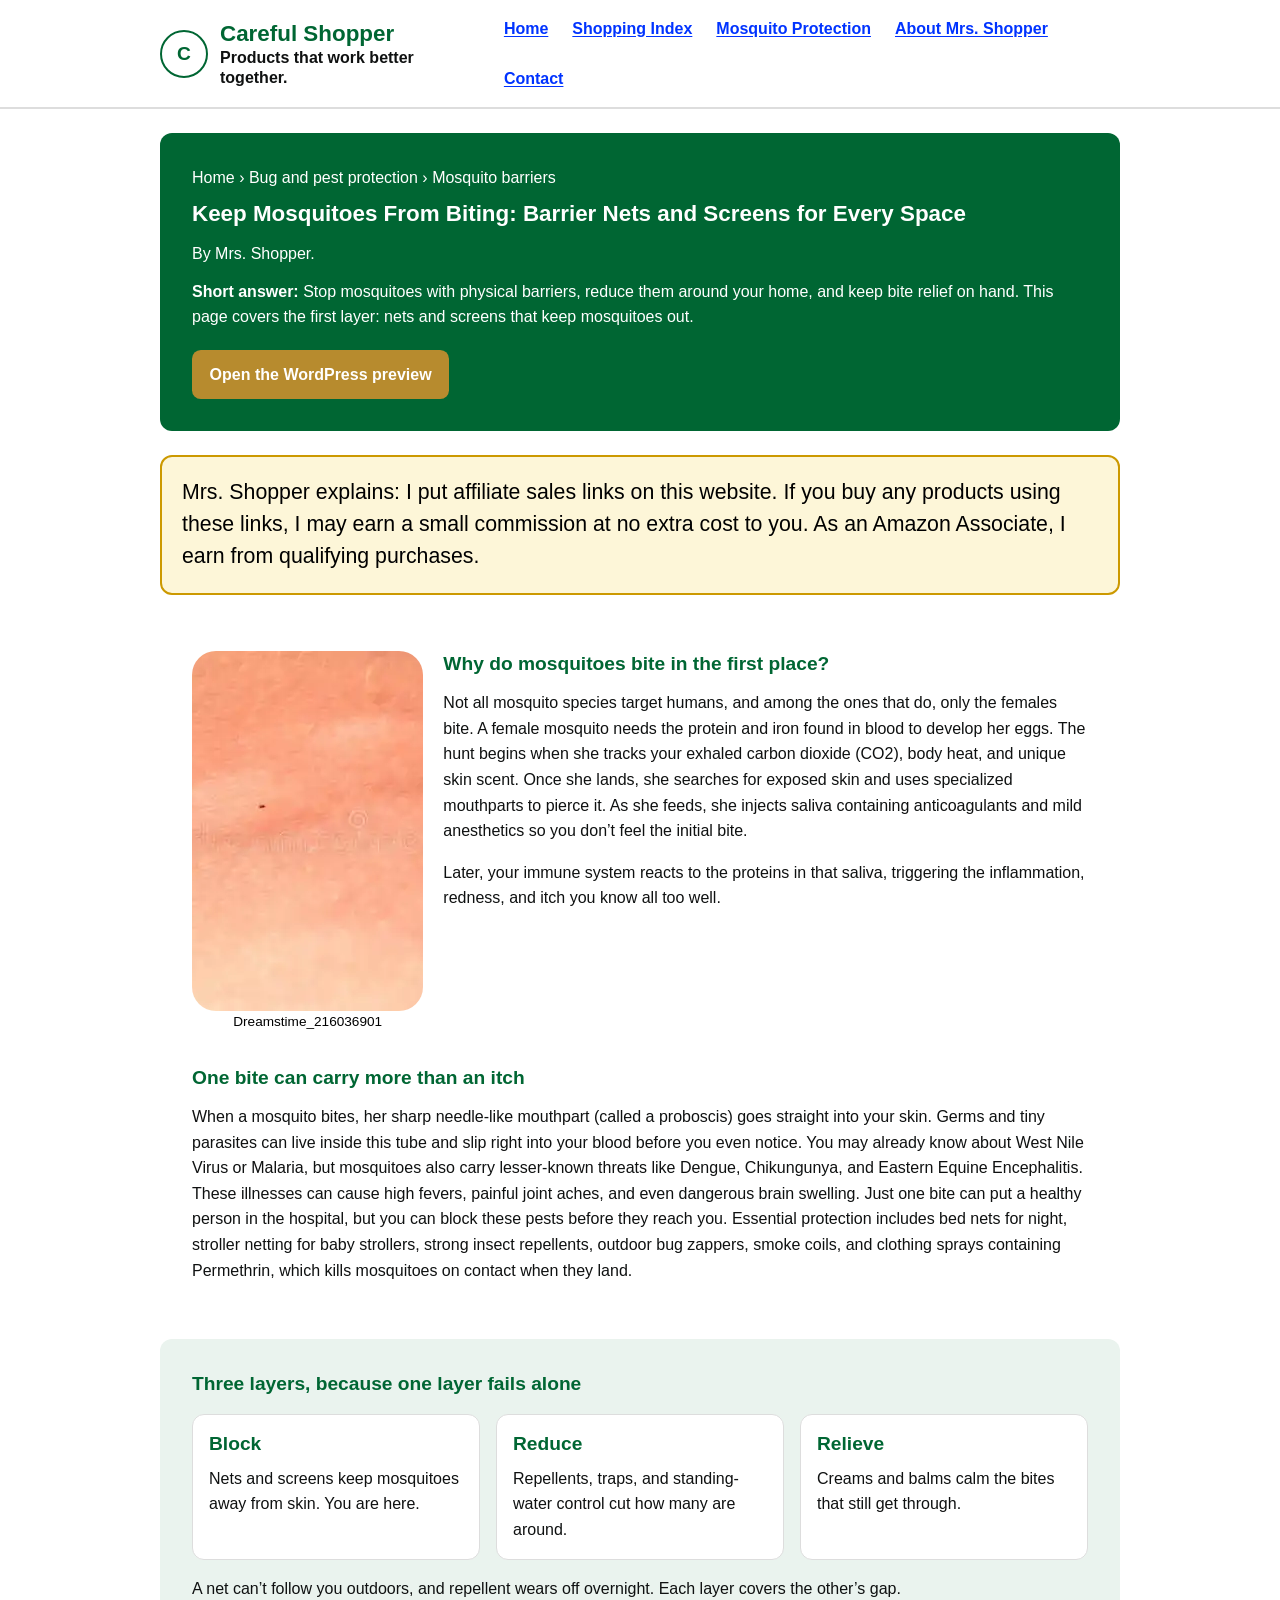
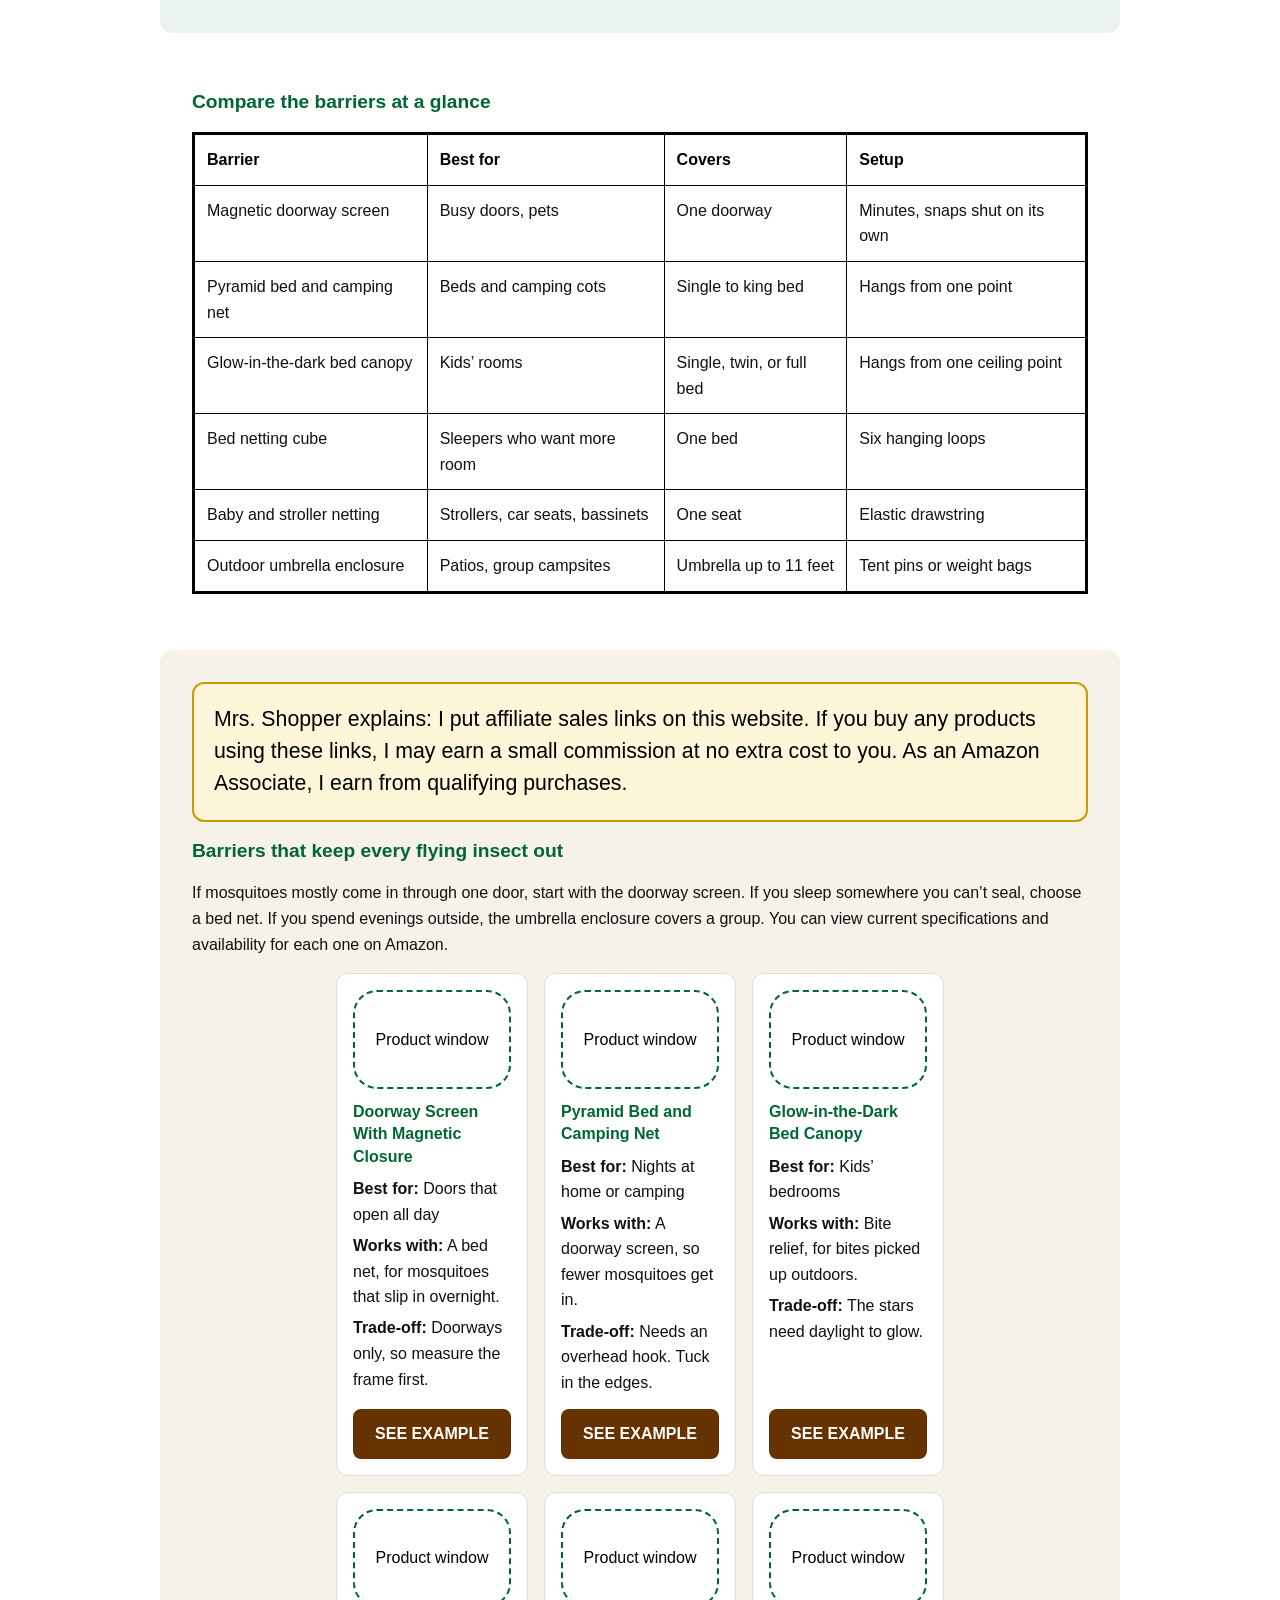
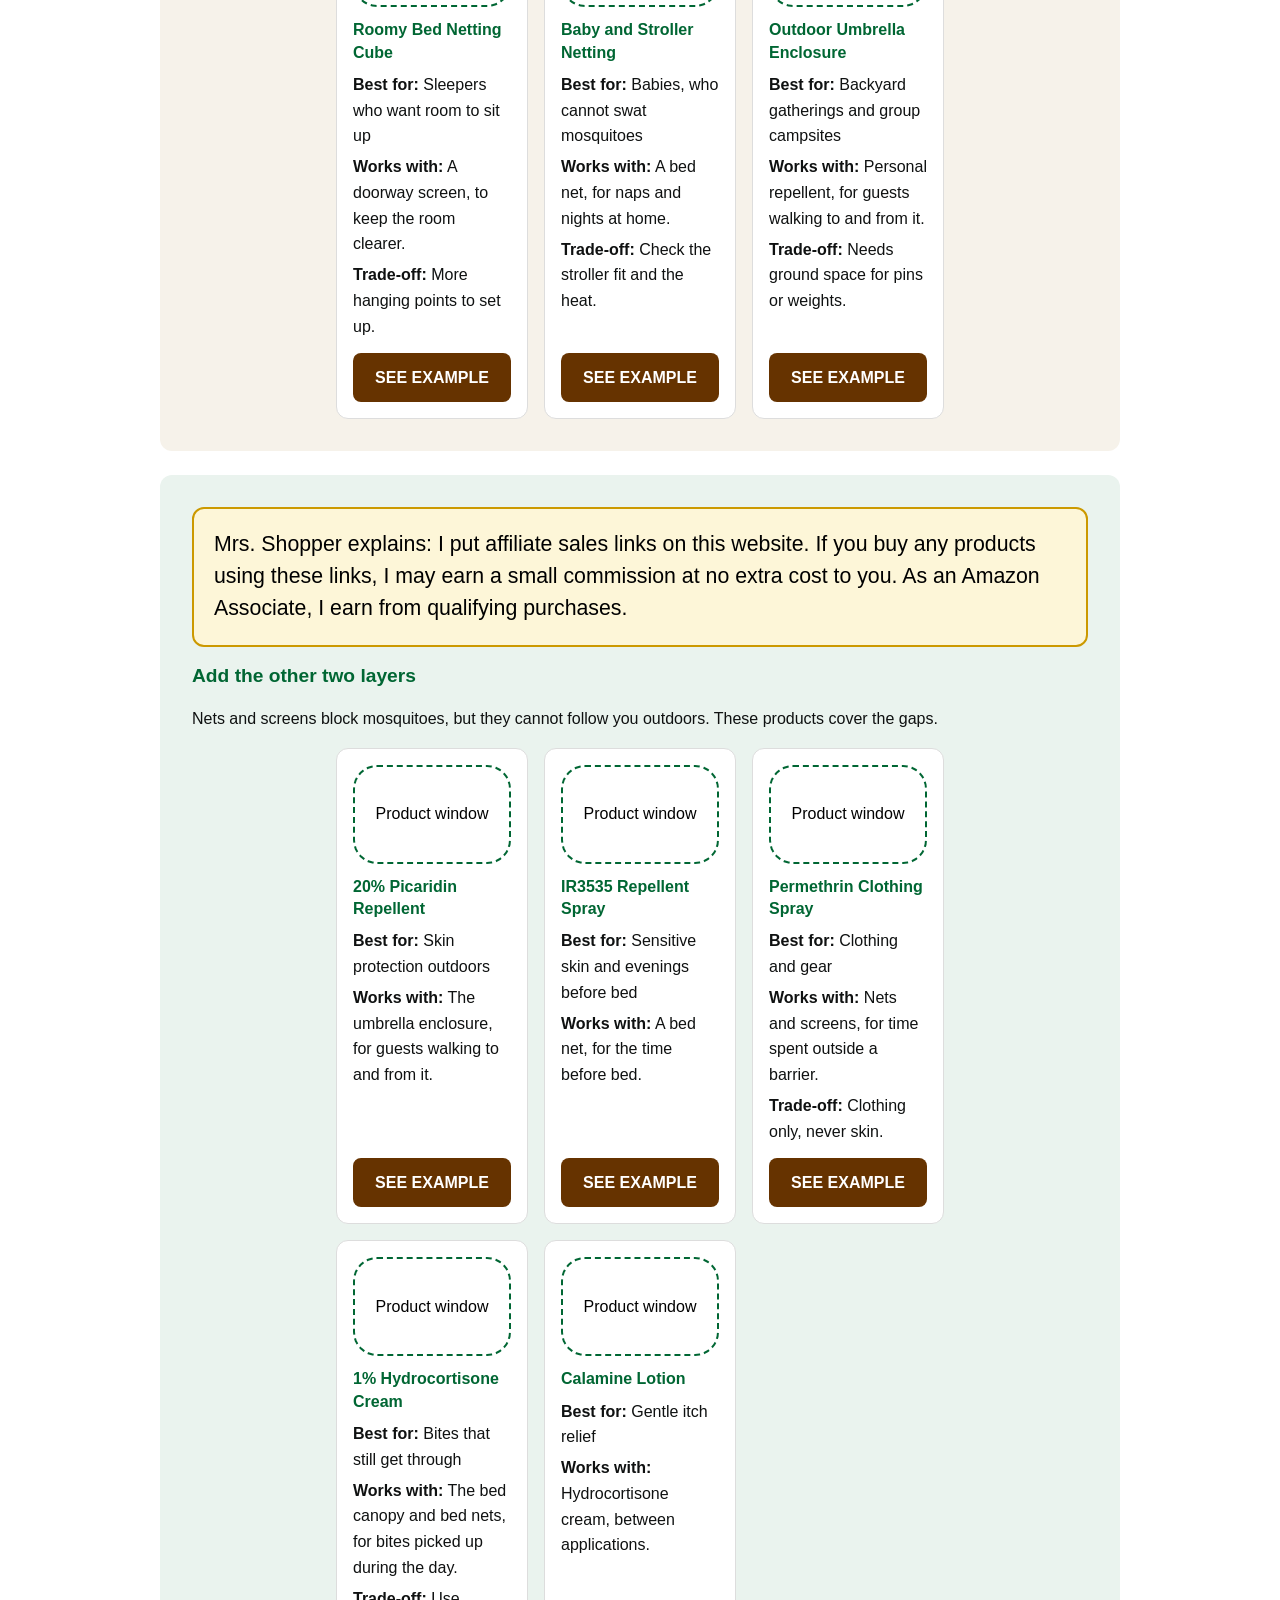
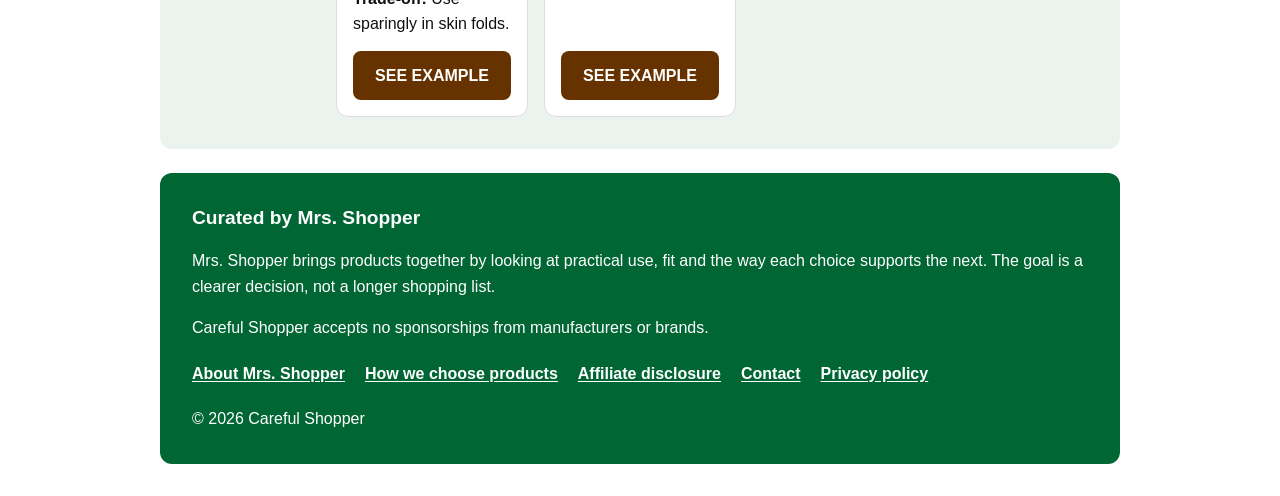
==== index.html @ 333c620f "Restore prior guide version and correct placeholder bio copy" ====
<!doctype html>
<html lang="en">
<head>
<meta charset="utf-8">
<meta name="viewport" content="width=device-width, initial-scale=1">
<meta name="theme-color" content="#006633">
<meta name="description" content="A practical guide to mosquito barriers, repellents and bite relief. Learn how protection layers work together.">
<title>Keep Mosquitoes From Biting: Barrier Nets and Screens for Every Space | Careful Shopper</title>
<style>
:root{font-family:Verdana,Geneva,Arial,sans-serif;color:#0F1111;background:#FFFFFF;font-size:16px;line-height:1.6}
*{box-sizing:border-box}
html{scroll-behavior:auto}
body{margin:0;background:#FFFFFF;color:#0F1111;font-family:Verdana,Geneva,Arial,sans-serif;font-size:1rem;line-height:1.6}
a{color:#0033FF;font-weight:700;text-decoration:underline;text-underline-offset:.12em}
a:focus-visible,button:focus-visible{outline:.2rem solid #0033FF;outline-offset:.2rem}
.preview-link{margin:1.25rem 0 0}.preview-link a{display:inline-flex;align-items:center;min-height:3rem;padding:.75rem 1.1rem;border-radius:.55rem;background:#B78B2E;color:#14251C;font-weight:700;text-decoration:none}.preview-link a:hover{background:#d0a84f}
.site-header{background:#FFFFFF;border-bottom:.125rem solid #DDDDDD;padding:1rem}
.header-inner{max-width:60rem;margin:0 auto;display:flex;align-items:center;justify-content:space-between;gap:1.5rem}
.brand{display:flex;align-items:center;gap:.75rem;min-width:12rem;color:#006633;text-decoration:none}
.brand-mark{width:3rem;height:3rem;border:.18rem solid #006633;border-radius:50%;display:grid;place-items:center;flex:0 0 3rem;font-size:1.2rem;font-weight:700;line-height:1}
.brand-copy{display:flex;flex-direction:column;line-height:1.25}
.brand-name{font-size:1.4rem;font-weight:700;color:#006633}
.tagline{font-size:1rem;color:#0F1111}
.desktop-nav{display:flex;align-items:center;gap:1.5rem;flex-wrap:wrap}
.desktop-nav a{font-size:1rem}
.nav-unavailable{font-size:1rem;font-weight:700;text-decoration:underline;text-underline-offset:.12em;color:#0033FF}
.menu-button{display:none;min-height:3rem;padding:.75rem 1rem;border:0;border-radius:.5rem;background:#663300;color:#FFFFFF;font:700 1rem Verdana,Geneva,Arial,sans-serif}
.mobile-nav{display:none;max-width:60rem;margin:1rem auto 0;padding:1rem;border:.0625rem solid #DDDDDD;border-radius:.75rem;background:#FFFFFF}
.mobile-nav.open{display:flex;flex-direction:column;gap:1rem}
.mobile-nav a,.mobile-nav .nav-unavailable{display:block}
main{width:min(60rem,calc(100% - 2rem));margin:1.5rem auto 2rem}
.zone{border-radius:.75rem;padding:2rem;margin:0 0 1.5rem;overflow:hidden}
.hero{background:#006633;color:#FFFFFF}
.hero a{color:#FFFFFF}
.breadcrumb{margin:0 0 .5rem;color:#FFFFFF}
h1{font-size:1.4rem;line-height:1.35;font-weight:700;color:#FFFFFF;margin:.25rem 0 .75rem}
h2{font-size:1.2rem;line-height:1.4;font-weight:700;color:#006633;margin:0 0 1rem}
h3{font-size:1rem;line-height:1.4;font-weight:700;color:#006633;margin:.75rem 0 .5rem}
p{margin:0 0 1rem}
p:last-child{margin-bottom:0}
.byline{margin:0 0 .75rem}
.short-answer{margin:0}
.disclosure{background:#FDF6D8;border:.125rem solid #CC9900;border-radius:.75rem;padding:1.25rem;color:#000000;font-size:1.333rem;line-height:1.5}
.education{background:#FFFFFF}
.education h2{margin:0 0 .75rem}
.bite-photo{display:block;width:100%;max-width:100%;aspect-ratio:16/9;object-fit:cover;border-radius:1.5rem;margin:0}
.photo-credit{text-align:center;font-size:.85rem;font-weight:400;color:#000000;margin:0 0 1rem;width:100%;max-width:100%}
.education-second{clear:both;padding-top:.25rem}
.layer-zone,.pairing-zone{background:#EAF3EE}
.layer-grid{display:grid;grid-template-columns:repeat(3,minmax(0,1fr));gap:1rem}
.layer-card{background:#FFFFFF;border:.0625rem solid #DDDDDD;border-radius:.75rem;padding:1rem}
.layer-card h3{font-size:1.2rem;color:#006633;margin:0 0 .5rem}
.layer-card p{margin:0}
.layer-close{margin:1rem 0 0}
.comparison{background:#FFFFFF}
.table-wrap{max-width:100%;overflow-x:auto;border:.125rem solid #000000}
table{border-collapse:collapse;width:100%;min-width:42rem;font-size:1rem;color:#0F1111}
th,td{border:.0625rem solid #000000;padding:.75rem;text-align:left;vertical-align:top}
th{font-weight:700;background:#FFFFFF;color:#000000}
.barrier-zone{background:#F6F2EA}
.card-zone-intro{margin:0 0 1rem}
.product-grid{display:grid;grid-template-columns:repeat(3,minmax(0,12rem));justify-content:center;gap:1rem}
.product-card{width:100%;max-width:12rem;background:#FFFFFF;border:.0625rem solid #DDDDDD;border-radius:.75rem;padding:1rem;display:flex;flex-direction:column;align-items:stretch}
.product-window{display:flex;width:100%;aspect-ratio:16/10;align-items:center;justify-content:center;background:#FFFFFF;border:.125rem dashed #006633;border-radius:1.5rem;color:#000000;text-align:center;font-size:1rem;font-weight:400;text-decoration:none}
.product-card h3{margin:.75rem 0 .5rem}
.caption-line{font-size:1rem;margin:0 0 .35rem;color:#0F1111}
.caption-line strong{font-weight:700}
.product-cta{display:flex;align-items:center;justify-content:center;min-height:3rem;padding:.75rem 1rem;margin-top:auto;background:#663300;color:#FFFFFF;border-radius:.5rem;text-decoration:none;font-size:1rem;font-weight:700;text-align:center}
.product-cta:hover{ text-decoration:underline}
.card-spacer{height:.5rem;flex:1 0 .5rem}
.pairing-zone .product-card{background:#FFFFFF}
.footer-zone{background:#006633;color:#FFFFFF}
.footer-zone h2{color:#FFFFFF}
.footer-zone a{color:#FFFFFF}
.footer-nav{display:flex;gap:1.25rem;flex-wrap:wrap;margin:1.25rem 0}
.footer-nav a,.footer-nav .nav-unavailable{color:#FFFFFF;font-size:1rem}
.footer-note{margin:.75rem 0 0;padding-top:.75rem;border-top:.0625rem solid #FFFFFF}
.copyright{margin:1rem 0 0}
@media(max-width:40rem){
 .header-inner{align-items:center}
 .desktop-nav{display:none}
 .menu-button{display:inline-flex;align-items:center;justify-content:center}
 main{width:calc(100% - 1rem);margin:1rem auto}
 .zone{padding:1.25rem;margin-bottom:1rem}
 .mobile-nav{width:calc(100% - 2rem)}
 .layer-grid{grid-template-columns:1fr}
 .product-grid{grid-template-columns:minmax(0,12rem)}
 .bite-photo{float:none;width:100%;max-width:none;margin:0 0 .25rem;aspect-ratio:16/9}
 .photo-credit{width:100%;max-width:none;margin:0 0 1rem}
 .education-second{clear:both}

 .footer-nav{flex-direction:column;gap:.75rem}
}
@media(min-width:40.01rem) and (max-width:55rem){
 .desktop-nav{gap:.75rem}
 .product-grid{grid-template-columns:repeat(2,minmax(0,12rem))}
}
</style>
</head>
<body id="top">
<header class="site-header">
 <div class="header-inner">
  <a class="brand" href="#top" aria-label="Careful Shopper home">
   <span class="brand-mark" aria-hidden="true">C</span>
   <span class="brand-copy"><span class="brand-name">Careful Shopper</span><span class="tagline">Products that work better together.</span></span>
  </a>
  <nav class="desktop-nav" aria-label="Main navigation">
   <a href="#top">Home</a><span class="nav-unavailable" aria-label="Shopping Index destination not supplied">Shopping Index</span>
   <a href="#hero">Mosquito Protection</a><a href="#curated">About Mrs. Shopper</a>
   <span class="nav-unavailable" aria-label="Contact destination not supplied">Contact</span>
  </nav>
  <button class="menu-button" id="menuButton" type="button" aria-expanded="false" aria-controls="mobileNav">Menu</button>
 </div>
 <nav class="mobile-nav" id="mobileNav" aria-label="Mobile navigation">
  <a href="#top">Home</a><span class="nav-unavailable" aria-label="Shopping Index destination not supplied">Shopping Index</span>
  <a href="#hero">Mosquito Protection</a><a href="#curated">About Mrs. Shopper</a>
  <span class="nav-unavailable" aria-label="Contact destination not supplied">Contact</span>
 </nav>
</header>
<main>
 <section class="zone hero" id="hero">
  <p class="breadcrumb">Home › Bug and pest protection › Mosquito barriers</p>
  <h1>Keep Mosquitoes From Biting: Barrier Nets and Screens for Every Space</h1>
  <p class="byline">By Mrs. Shopper.</p>
  <p class="short-answer"><strong>Short answer:</strong> Stop mosquitoes with physical barriers, reduce them around your home, and keep bite relief on hand. This page covers the first layer: nets and screens that keep mosquitoes out.</p>
  <p class="preview-link"><a href="./playground.html">Open the WordPress preview</a></p>
 </section>
 <section class="zone disclosure" aria-label="Affiliate disclosure">
  Mrs. Shopper explains: I put affiliate sales links on this website. If you buy any products using these links, I may earn a small commission at no extra cost to you. As an Amazon Associate, I earn from qualifying purchases.
 </section>
 <section class="zone education" aria-labelledby="why-bite">
  <figure class="bite-photo-wrap" style="float:left;width:40%;max-width:26ch;margin:0 1.25rem .75rem 0">
   <img class="bite-photo" src="[data-uri]" alt="Close-up of a mosquito bite showing swelling and a small blister" width="640" height="360">
   <figcaption class="photo-credit">Dreamstime_216036901</figcaption>
  </figure>
  <h2 id="why-bite">Why do mosquitoes bite in the first place?</h2>
  <p>Not all mosquito species target humans, and among the ones that do, only the females bite. A female mosquito needs the protein and iron found in blood to develop her eggs. The hunt begins when she tracks your exhaled carbon dioxide (CO2), body heat, and unique skin scent. Once she lands, she searches for exposed skin and uses specialized mouthparts to pierce it. As she feeds, she injects saliva containing anticoagulants and mild anesthetics so you don’t feel the initial bite.</p>
  <p>Later, your immune system reacts to the proteins in that saliva, triggering the inflammation, redness, and itch you know all too well.</p>
  <div class="education-second">
   <h2>One bite can carry more than an itch</h2>
   <p>When a mosquito bites, her sharp needle-like mouthpart (called a proboscis) goes straight into your skin. Germs and tiny parasites can live inside this tube and slip right into your blood before you even notice. You may already know about West Nile Virus or Malaria, but mosquitoes also carry lesser-known threats like Dengue, Chikungunya, and Eastern Equine Encephalitis. These illnesses can cause high fevers, painful joint aches, and even dangerous brain swelling. Just one bite can put a healthy person in the hospital, but you can block these pests before they reach you. Essential protection includes bed nets for night, stroller netting for baby strollers, strong insect repellents, outdoor bug zappers, smoke coils, and clothing sprays containing Permethrin, which kills mosquitoes on contact when they land.</p>
  </div>
 </section>
 <section class="zone layer-zone" aria-labelledby="layers-title">
  <h2 id="layers-title">Three layers, because one layer fails alone</h2>
  <div class="layer-grid">
   <article class="layer-card"><h3>Block</h3><p>Nets and screens keep mosquitoes away from skin. You are here.</p></article>
   <article class="layer-card"><h3>Reduce</h3><p>Repellents, traps, and standing-water control cut how many are around.</p></article>
   <article class="layer-card"><h3>Relieve</h3><p>Creams and balms calm the bites that still get through.</p></article>
  </div>
  <p class="layer-close">A net can’t follow you outdoors, and repellent wears off overnight. Each layer covers the other’s gap.</p>
 </section>
 <section class="zone comparison" aria-labelledby="compare-title">
  <h2 id="compare-title">Compare the barriers at a glance</h2>
  <div class="table-wrap" role="region" aria-label="Barrier comparison table" tabindex="0">
   <table>
    <thead><tr><th>Barrier</th><th>Best for</th><th>Covers</th><th>Setup</th></tr></thead>
    <tbody>
     <tr><td>Magnetic doorway screen</td><td>Busy doors, pets</td><td>One doorway</td><td>Minutes, snaps shut on its own</td></tr>
     <tr><td>Pyramid bed and camping net</td><td>Beds and camping cots</td><td>Single to king bed</td><td>Hangs from one point</td></tr>
     <tr><td>Glow-in-the-dark bed canopy</td><td>Kids’ rooms</td><td>Single, twin, or full bed</td><td>Hangs from one ceiling point</td></tr>
     <tr><td>Bed netting cube</td><td>Sleepers who want more room</td><td>One bed</td><td>Six hanging loops</td></tr>
     <tr><td>Baby and stroller netting</td><td>Strollers, car seats, bassinets</td><td>One seat</td><td>Elastic drawstring</td></tr>
     <tr><td>Outdoor umbrella enclosure</td><td>Patios, group campsites</td><td>Umbrella up to 11 feet</td><td>Tent pins or weight bags</td></tr>
    </tbody>
   </table>
  </div>
 </section>
 <section class="zone barrier-zone" aria-labelledby="barriers-title">
  <section class="disclosure" aria-label="Affiliate disclosure">
   Mrs. Shopper explains: I put affiliate sales links on this website. If you buy any products using these links, I may earn a small commission at no extra cost to you. As an Amazon Associate, I earn from qualifying purchases.
  </section>
  <h2 id="barriers-title" style="margin-top:1rem">Barriers that keep every flying insect out</h2>
  <p class="card-zone-intro">If mosquitoes mostly come in through one door, start with the doorway screen. If you sleep somewhere you can’t seal, choose a bed net. If you spend evenings outside, the umbrella enclosure covers a group. You can view current specifications and availability for each one on Amazon.</p>
  <div class="product-grid">
   <article class="product-card">
    <a class="product-window" href="https://www.amazon.com/s?k=magnetic+doorway+mosquito+screen" target="_blank" rel="noopener noreferrer" aria-label="See example results for Doorway Screen With Magnetic Closure">Product window</a>
    <h3>Doorway Screen With Magnetic Closure</h3>
    <p class="caption-line"><strong>Best for:</strong> Doors that open all day</p>
    <p class="caption-line"><strong>Works with:</strong> A bed net, for mosquitoes that slip in overnight.</p>
    <p class="caption-line"><strong>Trade-off:</strong> Doorways only, so measure the frame first.</p>
    <div class="card-spacer"></div>
    <a class="product-cta" href="https://www.amazon.com/s?k=magnetic+doorway+mosquito+screen" target="_blank" rel="noopener noreferrer">SEE EXAMPLE</a>
   </article><article class="product-card">
    <a class="product-window" href="https://www.amazon.com/s?k=pyramid+bed+camping+mosquito+net" target="_blank" rel="noopener noreferrer" aria-label="See example results for Pyramid Bed and Camping Net">Product window</a>
    <h3>Pyramid Bed and Camping Net</h3>
    <p class="caption-line"><strong>Best for:</strong> Nights at home or camping</p>
    <p class="caption-line"><strong>Works with:</strong> A doorway screen, so fewer mosquitoes get in.</p>
    <p class="caption-line"><strong>Trade-off:</strong> Needs an overhead hook. Tuck in the edges.</p>
    <div class="card-spacer"></div>
    <a class="product-cta" href="https://www.amazon.com/s?k=pyramid+bed+camping+mosquito+net" target="_blank" rel="noopener noreferrer">SEE EXAMPLE</a>
   </article><article class="product-card">
    <a class="product-window" href="https://www.amazon.com/s?k=glow+in+the+dark+mosquito+bed+canopy" target="_blank" rel="noopener noreferrer" aria-label="See example results for Glow-in-the-Dark Bed Canopy">Product window</a>
    <h3>Glow-in-the-Dark Bed Canopy</h3>
    <p class="caption-line"><strong>Best for:</strong> Kids’ bedrooms</p>
    <p class="caption-line"><strong>Works with:</strong> Bite relief, for bites picked up outdoors.</p>
    <p class="caption-line"><strong>Trade-off:</strong> The stars need daylight to glow.</p>
    <div class="card-spacer"></div>
    <a class="product-cta" href="https://www.amazon.com/s?k=glow+in+the+dark+mosquito+bed+canopy" target="_blank" rel="noopener noreferrer">SEE EXAMPLE</a>
   </article><article class="product-card">
    <a class="product-window" href="https://www.amazon.com/s?k=rectangular+mosquito+bed+net+cube" target="_blank" rel="noopener noreferrer" aria-label="See example results for Roomy Bed Netting Cube">Product window</a>
    <h3>Roomy Bed Netting Cube</h3>
    <p class="caption-line"><strong>Best for:</strong> Sleepers who want room to sit up</p>
    <p class="caption-line"><strong>Works with:</strong> A doorway screen, to keep the room clearer.</p>
    <p class="caption-line"><strong>Trade-off:</strong> More hanging points to set up.</p>
    <div class="card-spacer"></div>
    <a class="product-cta" href="https://www.amazon.com/s?k=rectangular+mosquito+bed+net+cube" target="_blank" rel="noopener noreferrer">SEE EXAMPLE</a>
   </article><article class="product-card">
    <a class="product-window" href="https://www.amazon.com/s?k=baby+stroller+mosquito+net" target="_blank" rel="noopener noreferrer" aria-label="See example results for Baby and Stroller Netting">Product window</a>
    <h3>Baby and Stroller Netting</h3>
    <p class="caption-line"><strong>Best for:</strong> Babies, who cannot swat mosquitoes</p>
    <p class="caption-line"><strong>Works with:</strong> A bed net, for naps and nights at home.</p>
    <p class="caption-line"><strong>Trade-off:</strong> Check the stroller fit and the heat.</p>
    <div class="card-spacer"></div>
    <a class="product-cta" href="https://www.amazon.com/s?k=baby+stroller+mosquito+net" target="_blank" rel="noopener noreferrer">SEE EXAMPLE</a>
   </article><article class="product-card">
    <a class="product-window" href="https://www.amazon.com/s?k=outdoor+patio+umbrella+mosquito+net+enclosure" target="_blank" rel="noopener noreferrer" aria-label="See example results for Outdoor Umbrella Enclosure">Product window</a>
    <h3>Outdoor Umbrella Enclosure</h3>
    <p class="caption-line"><strong>Best for:</strong> Backyard gatherings and group campsites</p>
    <p class="caption-line"><strong>Works with:</strong> Personal repellent, for guests walking to and from it.</p>
    <p class="caption-line"><strong>Trade-off:</strong> Needs ground space for pins or weights.</p>
    <div class="card-spacer"></div>
    <a class="product-cta" href="https://www.amazon.com/s?k=outdoor+patio+umbrella+mosquito+net+enclosure" target="_blank" rel="noopener noreferrer">SEE EXAMPLE</a>
   </article>
  </div>
 </section>
 <section class="zone pairing-zone" aria-labelledby="pairing-title">
  <section class="disclosure" aria-label="Affiliate disclosure">
   Mrs. Shopper explains: I put affiliate sales links on this website. If you buy any products using these links, I may earn a small commission at no extra cost to you. As an Amazon Associate, I earn from qualifying purchases.
  </section>
  <h2 id="pairing-title" style="margin-top:1rem">Add the other two layers</h2>
  <p class="card-zone-intro">Nets and screens block mosquitoes, but they cannot follow you outdoors. These products cover the gaps.</p>
  <div class="product-grid">
   <article class="product-card">
    <a class="product-window" href="https://www.amazon.com/Ranger-Ready-Repellents-Picaridin-Repellent/dp/B07P4XC5VD" target="_blank" rel="noopener noreferrer" aria-label="See example for 20% Picaridin Repellent">Product window</a>
    <h3>20% Picaridin Repellent</h3>
    <p class="caption-line"><strong>Best for:</strong> Skin protection outdoors</p>
    <p class="caption-line"><strong>Works with:</strong> The umbrella enclosure, for guests walking to and from it.</p>
    
    <div class="card-spacer"></div>
    <a class="product-cta" href="https://www.amazon.com/Ranger-Ready-Repellents-Picaridin-Repellent/dp/B07P4XC5VD" target="_blank" rel="noopener noreferrer">SEE EXAMPLE</a>
   </article><article class="product-card">
    <a class="product-window" href="https://www.amazon.com/Warrior-DEET-Free-Shield-Spray/dp/B0DC7H1G46" target="_blank" rel="noopener noreferrer" aria-label="See example for IR3535 Repellent Spray">Product window</a>
    <h3>IR3535 Repellent Spray</h3>
    <p class="caption-line"><strong>Best for:</strong> Sensitive skin and evenings before bed</p>
    <p class="caption-line"><strong>Works with:</strong> A bed net, for the time before bed.</p>
    
    <div class="card-spacer"></div>
    <a class="product-cta" href="https://www.amazon.com/Warrior-DEET-Free-Shield-Spray/dp/B0DC7H1G46" target="_blank" rel="noopener noreferrer">SEE EXAMPLE</a>
   </article><article class="product-card">
    <a class="product-window" href="https://www.amazon.com/Sawyer-Products-Permethrin-Repellent-Clothing/dp/B0F29L8XXJ" target="_blank" rel="noopener noreferrer" aria-label="See example for Permethrin Clothing Spray">Product window</a>
    <h3>Permethrin Clothing Spray</h3>
    <p class="caption-line"><strong>Best for:</strong> Clothing and gear</p>
    <p class="caption-line"><strong>Works with:</strong> Nets and screens, for time spent outside a barrier.</p>
    <p class="caption-line"><strong>Trade-off:</strong> Clothing only, never skin.</p>
    <div class="card-spacer"></div>
    <a class="product-cta" href="https://www.amazon.com/Sawyer-Products-Permethrin-Repellent-Clothing/dp/B0F29L8XXJ" target="_blank" rel="noopener noreferrer">SEE EXAMPLE</a>
   </article><article class="product-card">
    <a class="product-window" href="https://www.amazon.com/Basic-Care-Hydrocortisone-Cream-Anti-Itch/dp/B0779CBH6S" target="_blank" rel="noopener noreferrer" aria-label="See example for 1% Hydrocortisone Cream">Product window</a>
    <h3>1% Hydrocortisone Cream</h3>
    <p class="caption-line"><strong>Best for:</strong> Bites that still get through</p>
    <p class="caption-line"><strong>Works with:</strong> The bed canopy and bed nets, for bites picked up during the day.</p>
    <p class="caption-line"><strong>Trade-off:</strong> Use sparingly in skin folds.</p>
    <div class="card-spacer"></div>
    <a class="product-cta" href="https://www.amazon.com/Basic-Care-Hydrocortisone-Cream-Anti-Itch/dp/B0779CBH6S" target="_blank" rel="noopener noreferrer">SEE EXAMPLE</a>
   </article><article class="product-card">
    <a class="product-window" href="https://www.amazon.com/Calamine-Drying-Topical-Suspension-Protectant/dp/B00ILKHOBO" target="_blank" rel="noopener noreferrer" aria-label="See example for Calamine Lotion">Product window</a>
    <h3>Calamine Lotion</h3>
    <p class="caption-line"><strong>Best for:</strong> Gentle itch relief</p>
    <p class="caption-line"><strong>Works with:</strong> Hydrocortisone cream, between applications.</p>
    
    <div class="card-spacer"></div>
    <a class="product-cta" href="https://www.amazon.com/Calamine-Drying-Topical-Suspension-Protectant/dp/B00ILKHOBO" target="_blank" rel="noopener noreferrer">SEE EXAMPLE</a>
   </article>
  </div>
 </section>
 <section class="zone footer-zone" id="curated" aria-labelledby="curated-title">
  <h2 id="curated-title">Curated by Mrs. Shopper</h2>
  <p>Mrs. Shopper brings products together by looking at practical use, fit and the way each choice supports the next. The goal is a clearer decision, not a longer shopping list.</p>
  <p>Careful Shopper accepts no sponsorships from manufacturers or brands.</p>
  <nav class="footer-nav" aria-label="Footer navigation">
   <a href="#curated">About Mrs. Shopper</a>
   <span class="nav-unavailable" aria-label="How we choose products destination not supplied">How we choose products</span>
   <span class="nav-unavailable" aria-label="Affiliate disclosure destination not supplied">Affiliate disclosure</span>
   <span class="nav-unavailable" aria-label="Contact destination not supplied">Contact</span>
   <span class="nav-unavailable" aria-label="Privacy policy destination not supplied">Privacy policy</span>
  </nav>
  <p class="copyright">© 2026 Careful Shopper</p>
 </section>
</main>
<script>
const menuButton=document.getElementById('menuButton');
const mobileNav=document.getElementById('mobileNav');
menuButton.addEventListener('click',()=>{
 const open=menuButton.getAttribute('aria-expanded')==='true';
 menuButton.setAttribute('aria-expanded',String(!open));
 mobileNav.classList.toggle('open',!open);
});
mobileNav.addEventListener('click',event=>{
 if(event.target.closest('a')){
  mobileNav.classList.remove('open');
  menuButton.setAttribute('aria-expanded','false');
 }
});
</script>
</body>
</html>
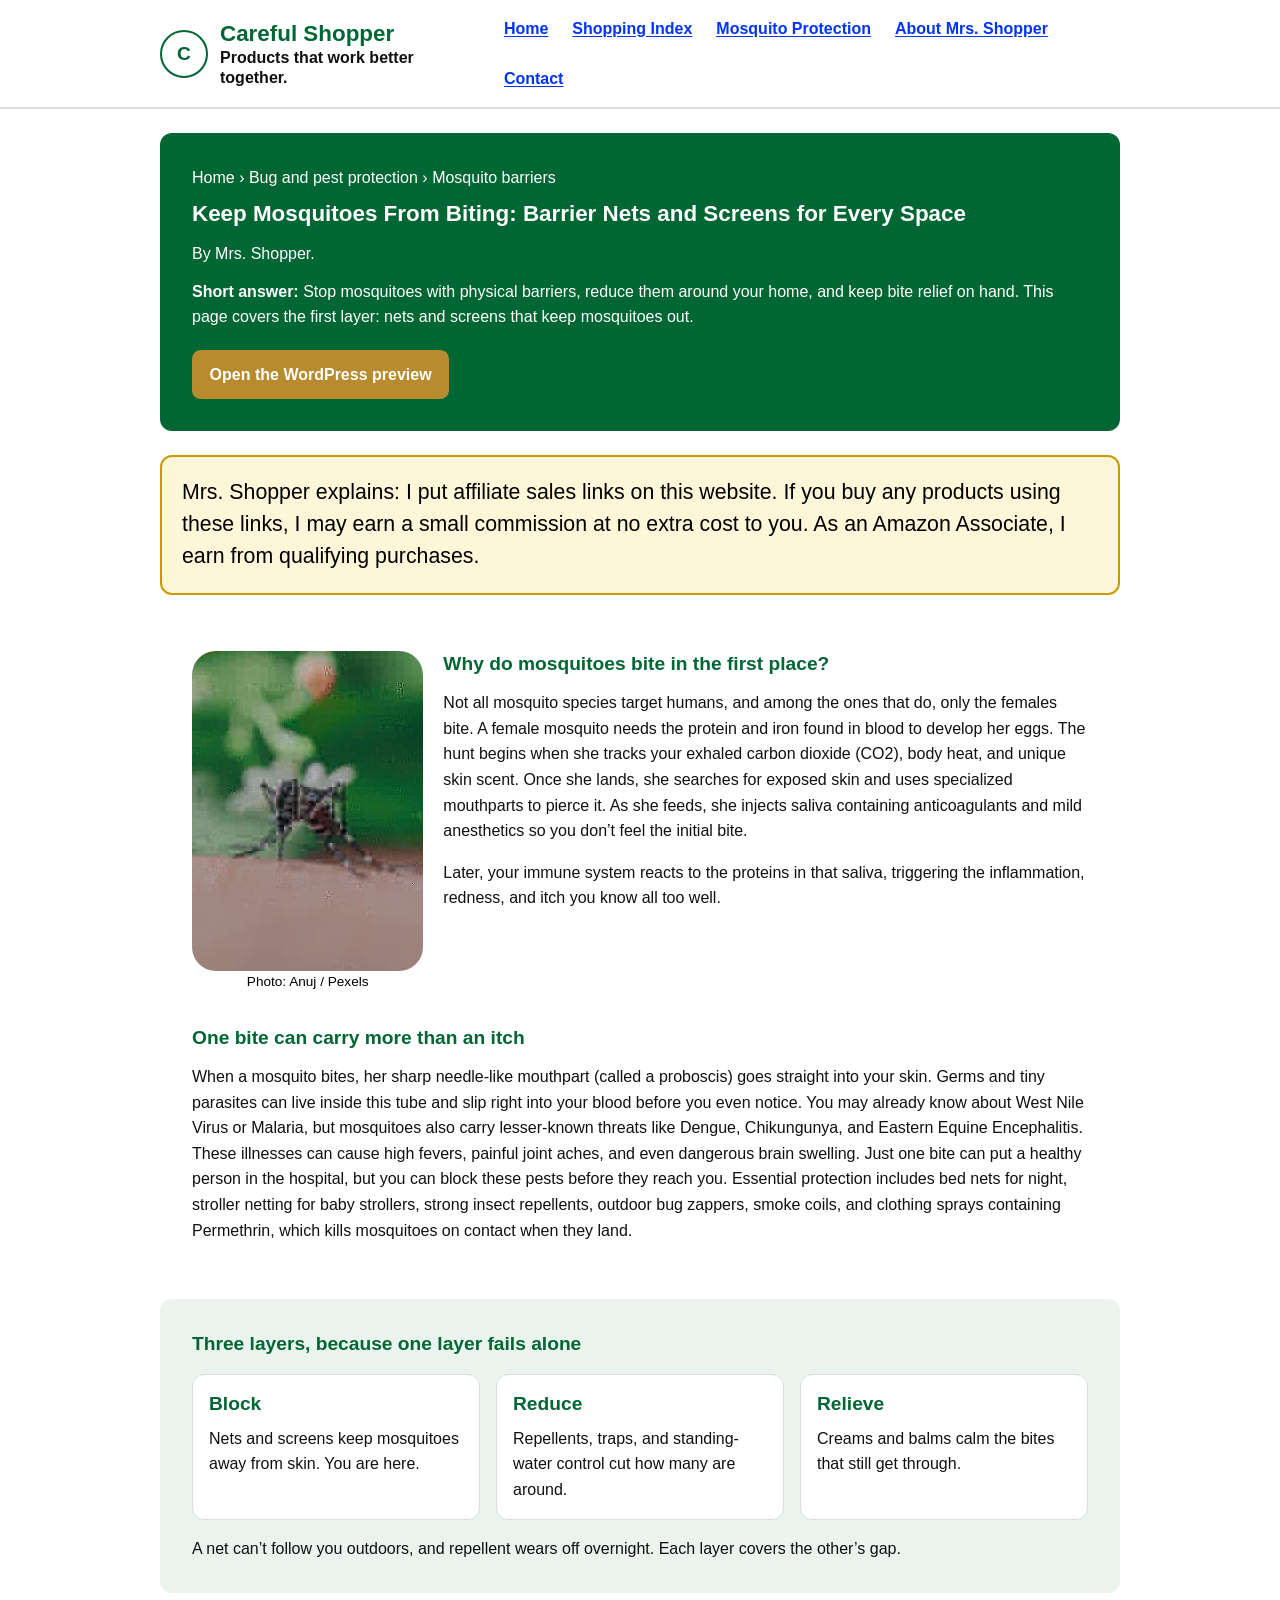
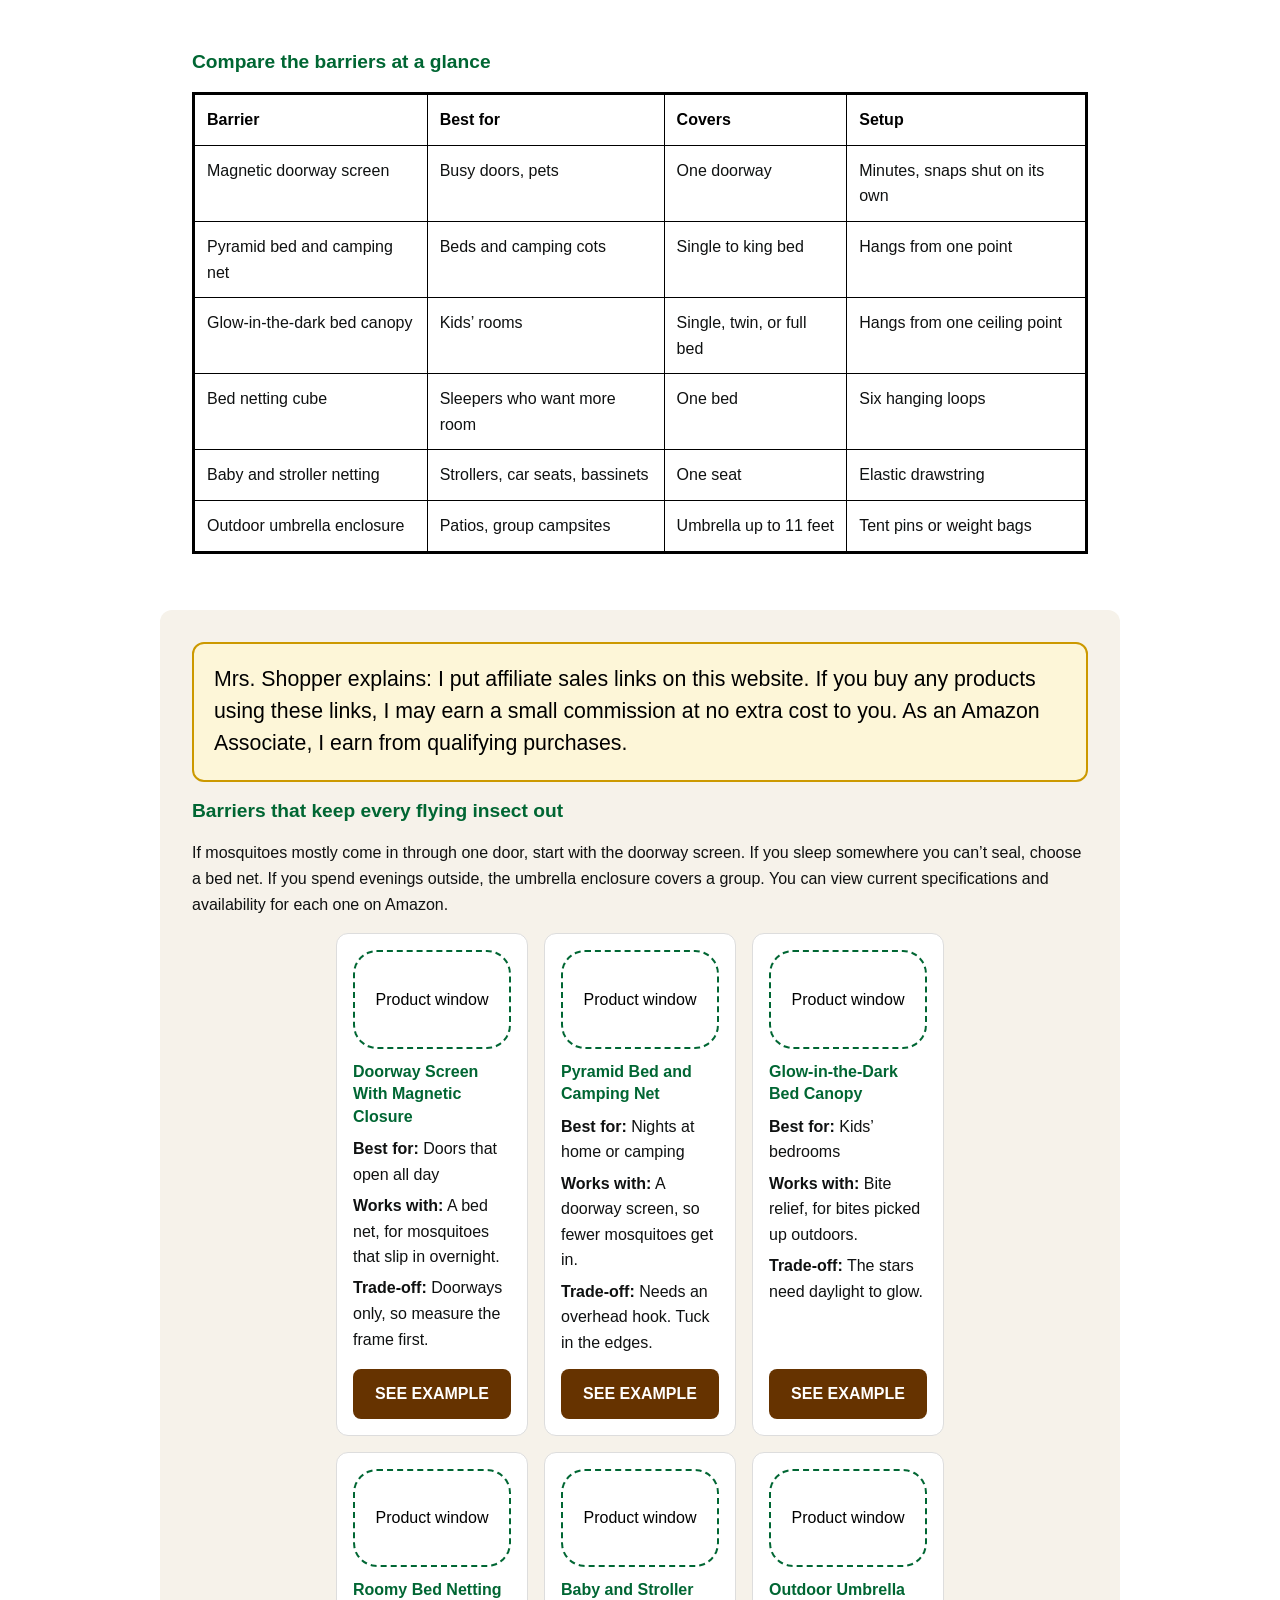
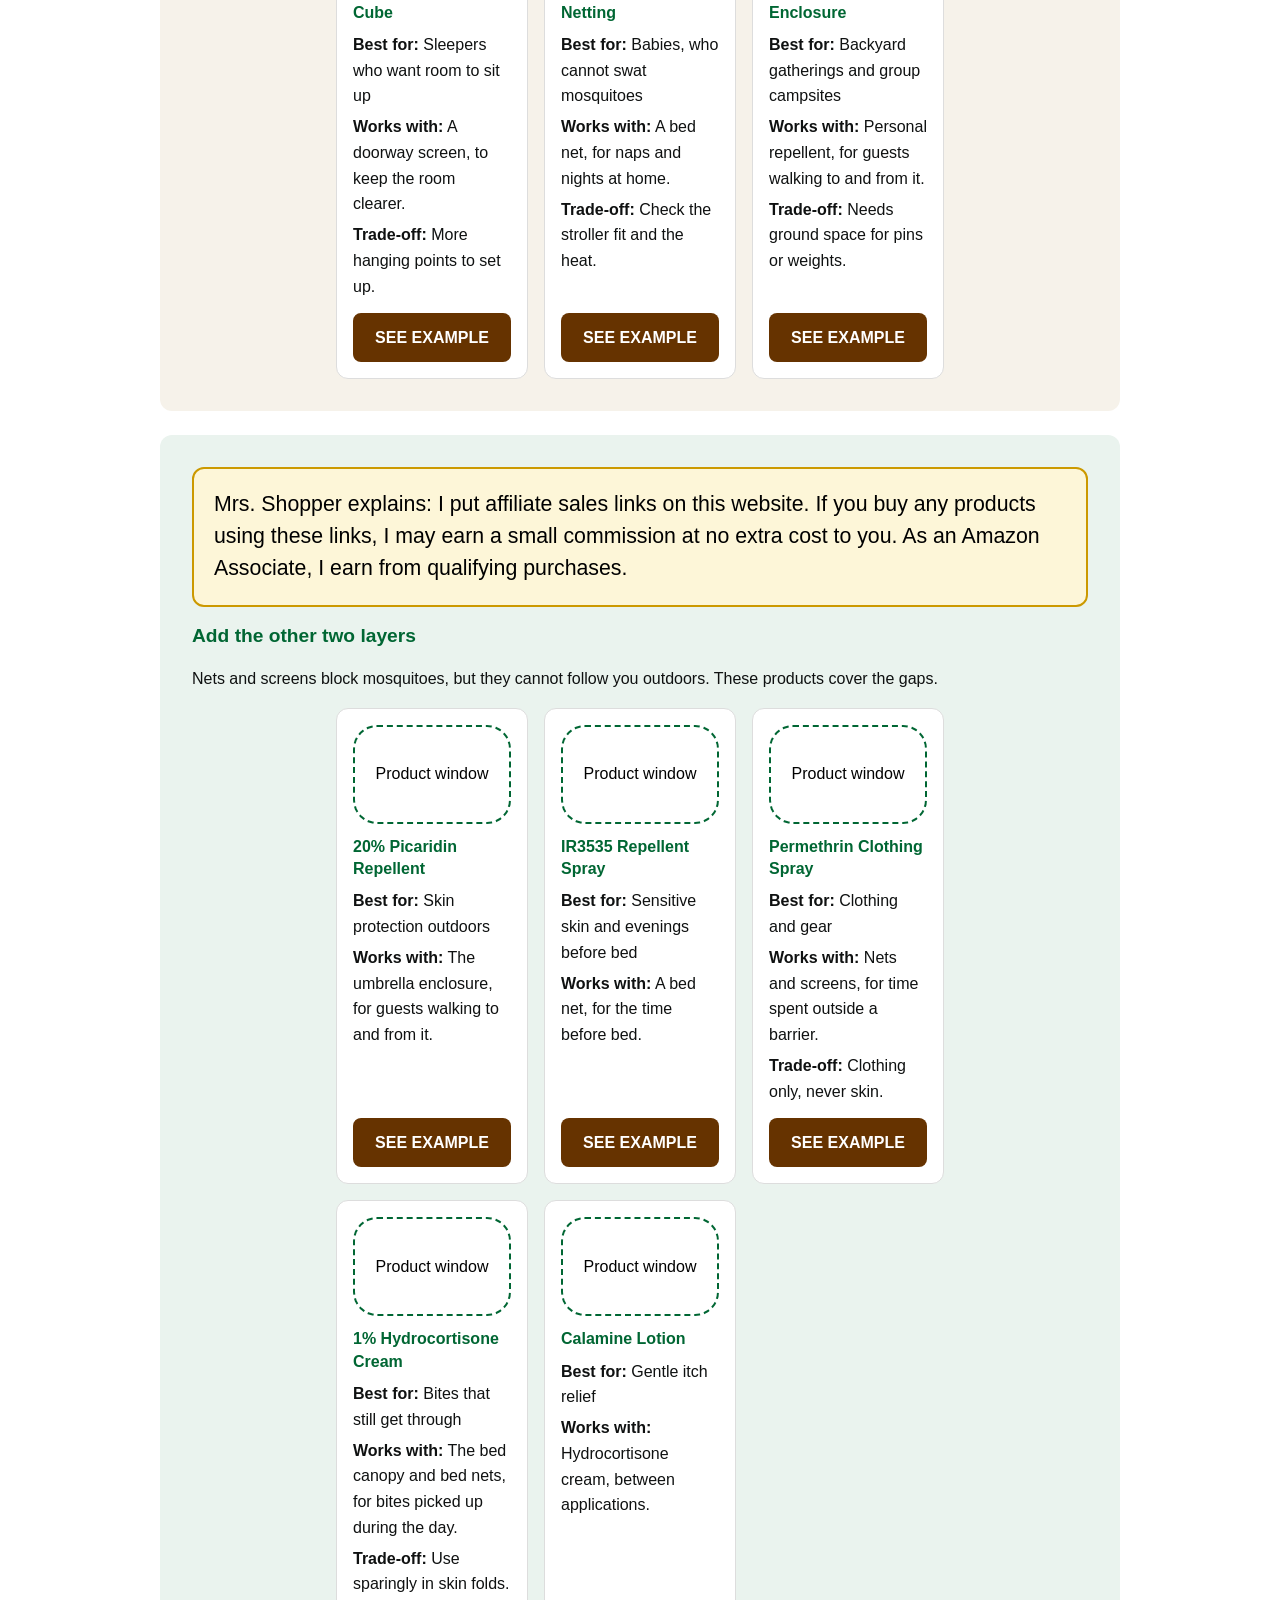
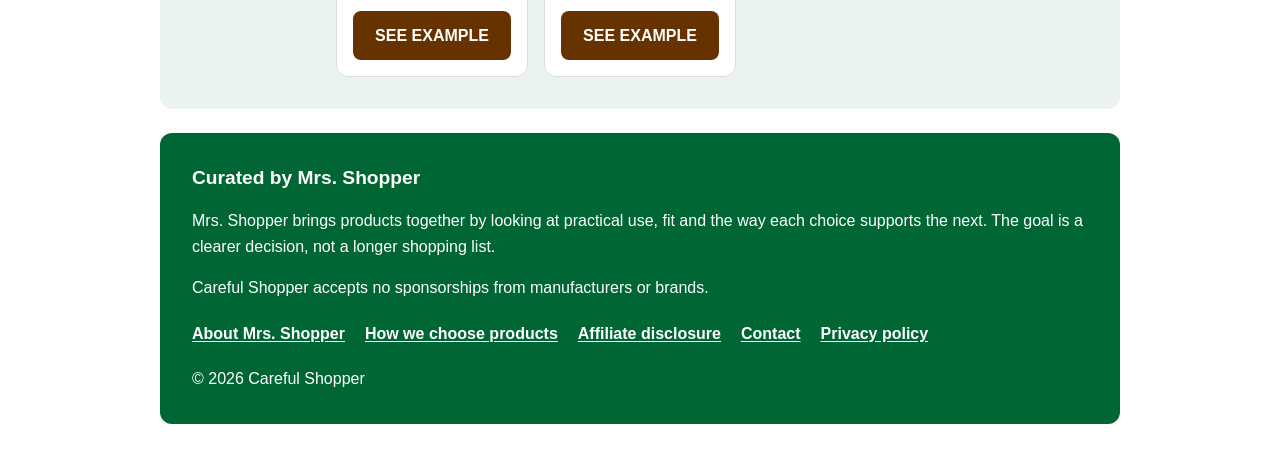
==== commit 737ede63: "Use MHTML mosquito photo in static guide" ====
--- a/index.html
+++ b/index.html
@@ -130,8 +130,8 @@
  </section>
  <section class="zone education" aria-labelledby="why-bite">
   <figure class="bite-photo-wrap" style="float:left;width:40%;max-width:26ch;margin:0 1.25rem .75rem 0">
-   <img class="bite-photo" src="[data-uri]" alt="Close-up of a mosquito bite showing swelling and a small blister" width="640" height="360">
-   <figcaption class="photo-credit">Dreamstime_216036901</figcaption>
+   <img class="bite-photo" src="[data-uri]" alt="Close-up of a mosquito biting human skin, with a softly blurred green background" width="480" height="320">
+   <figcaption class="photo-credit">Photo: Anuj / Pexels</figcaption>
   </figure>
   <h2 id="why-bite">Why do mosquitoes bite in the first place?</h2>
   <p>Not all mosquito species target humans, and among the ones that do, only the females bite. A female mosquito needs the protein and iron found in blood to develop her eggs. The hunt begins when she tracks your exhaled carbon dioxide (CO2), body heat, and unique skin scent. Once she lands, she searches for exposed skin and uses specialized mouthparts to pierce it. As she feeds, she injects saliva containing anticoagulants and mild anesthetics so you don’t feel the initial bite.</p>
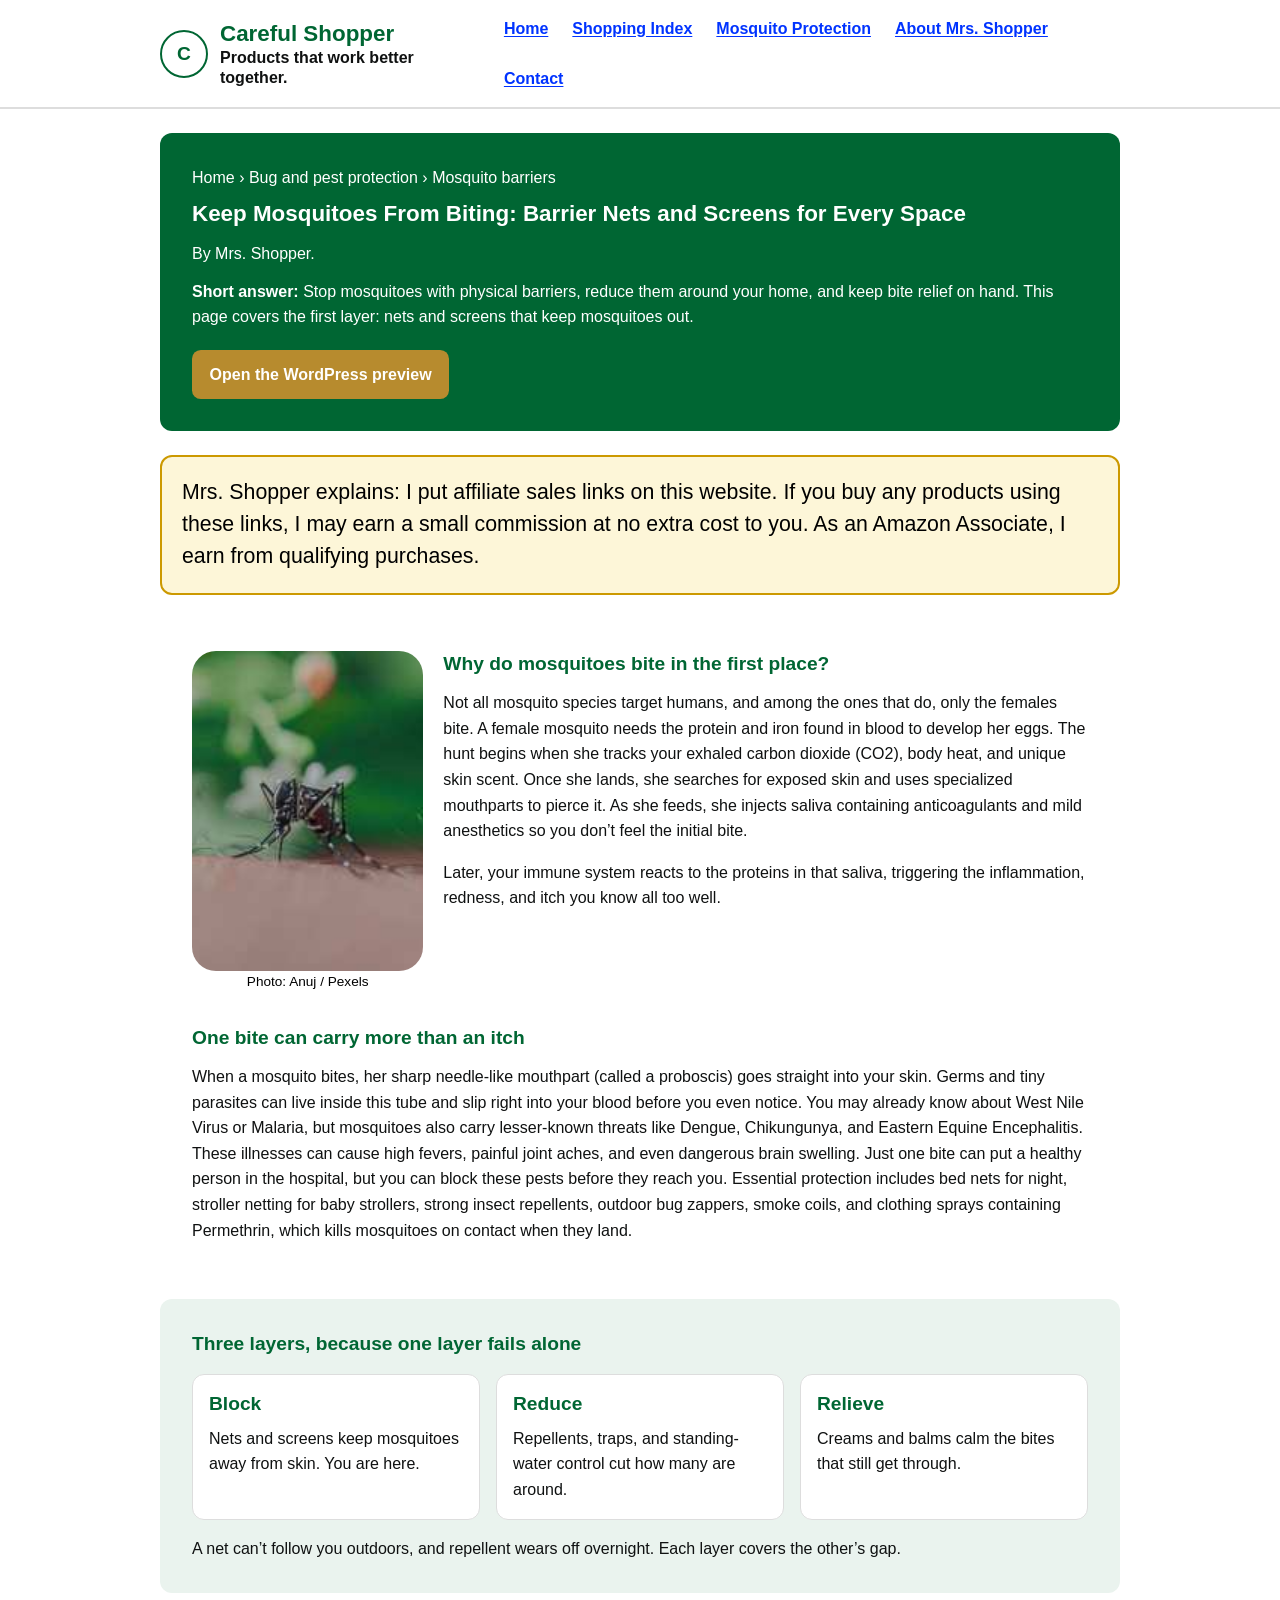
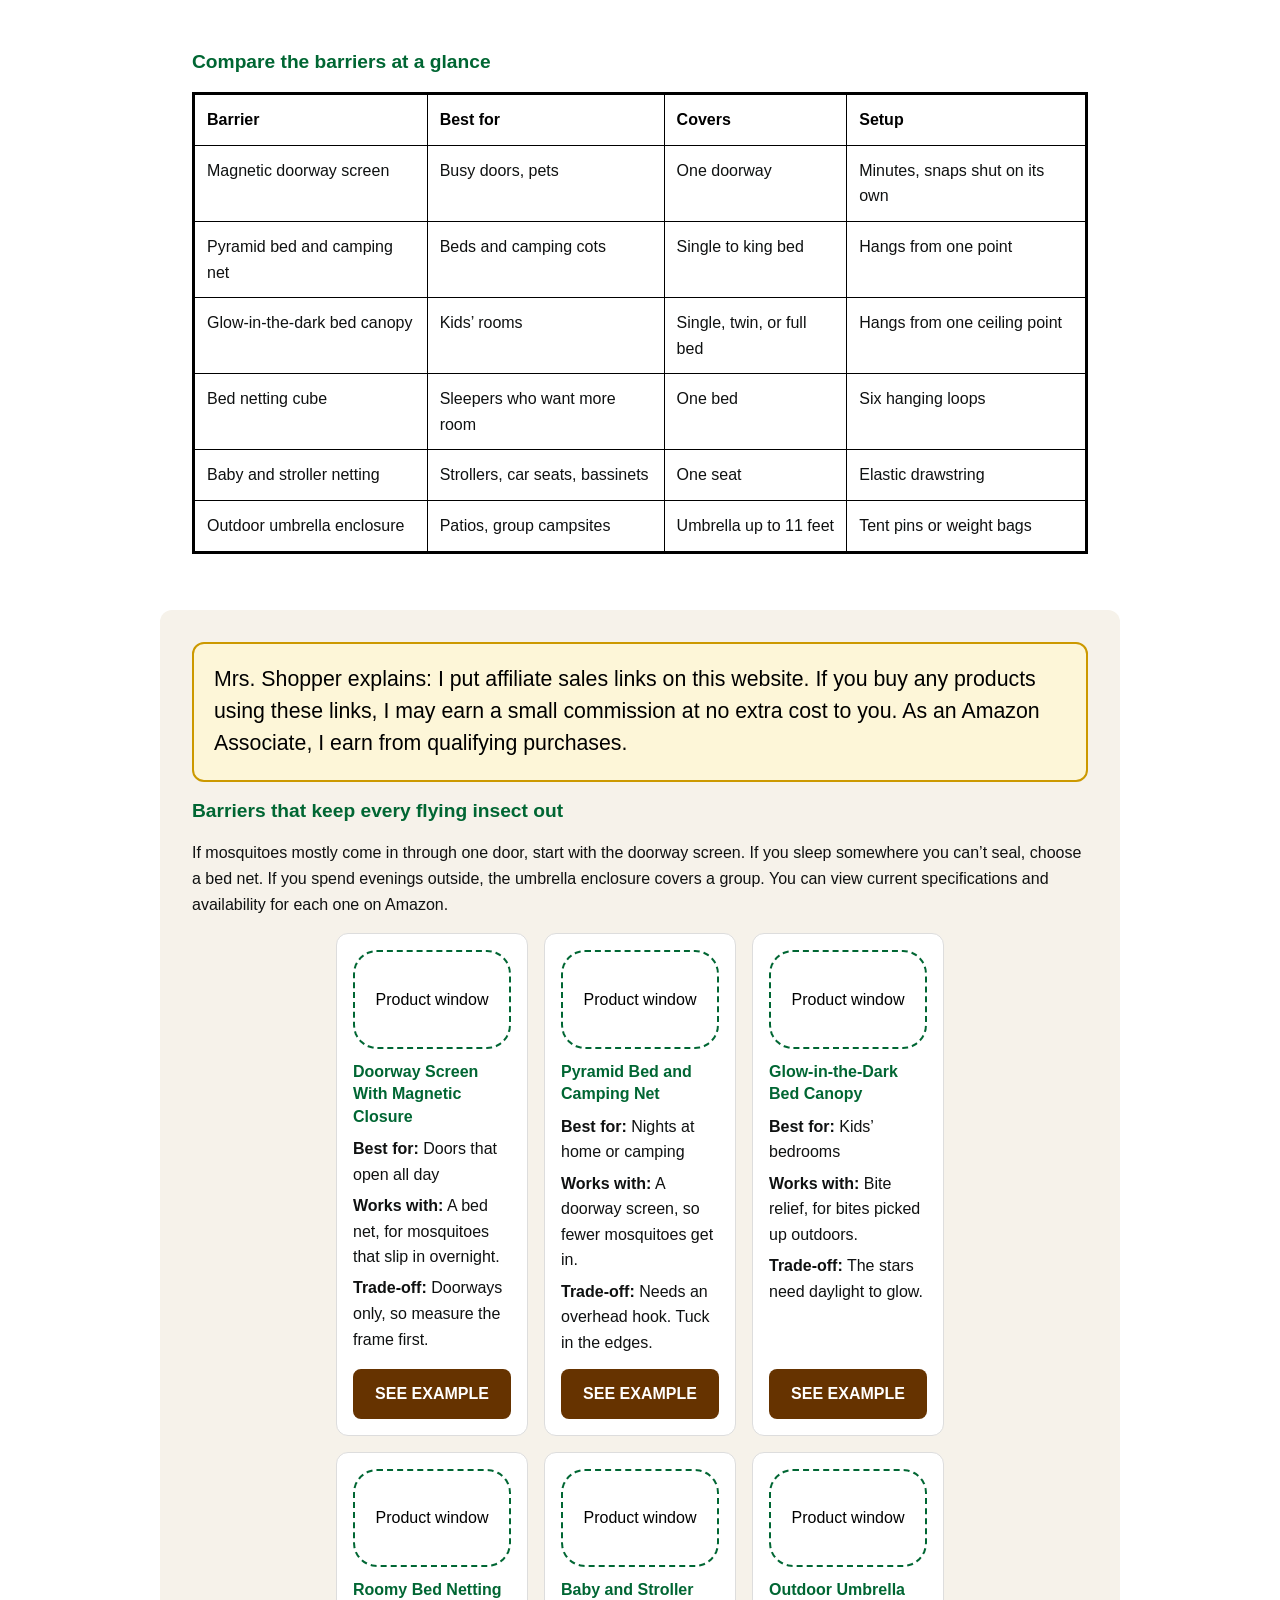
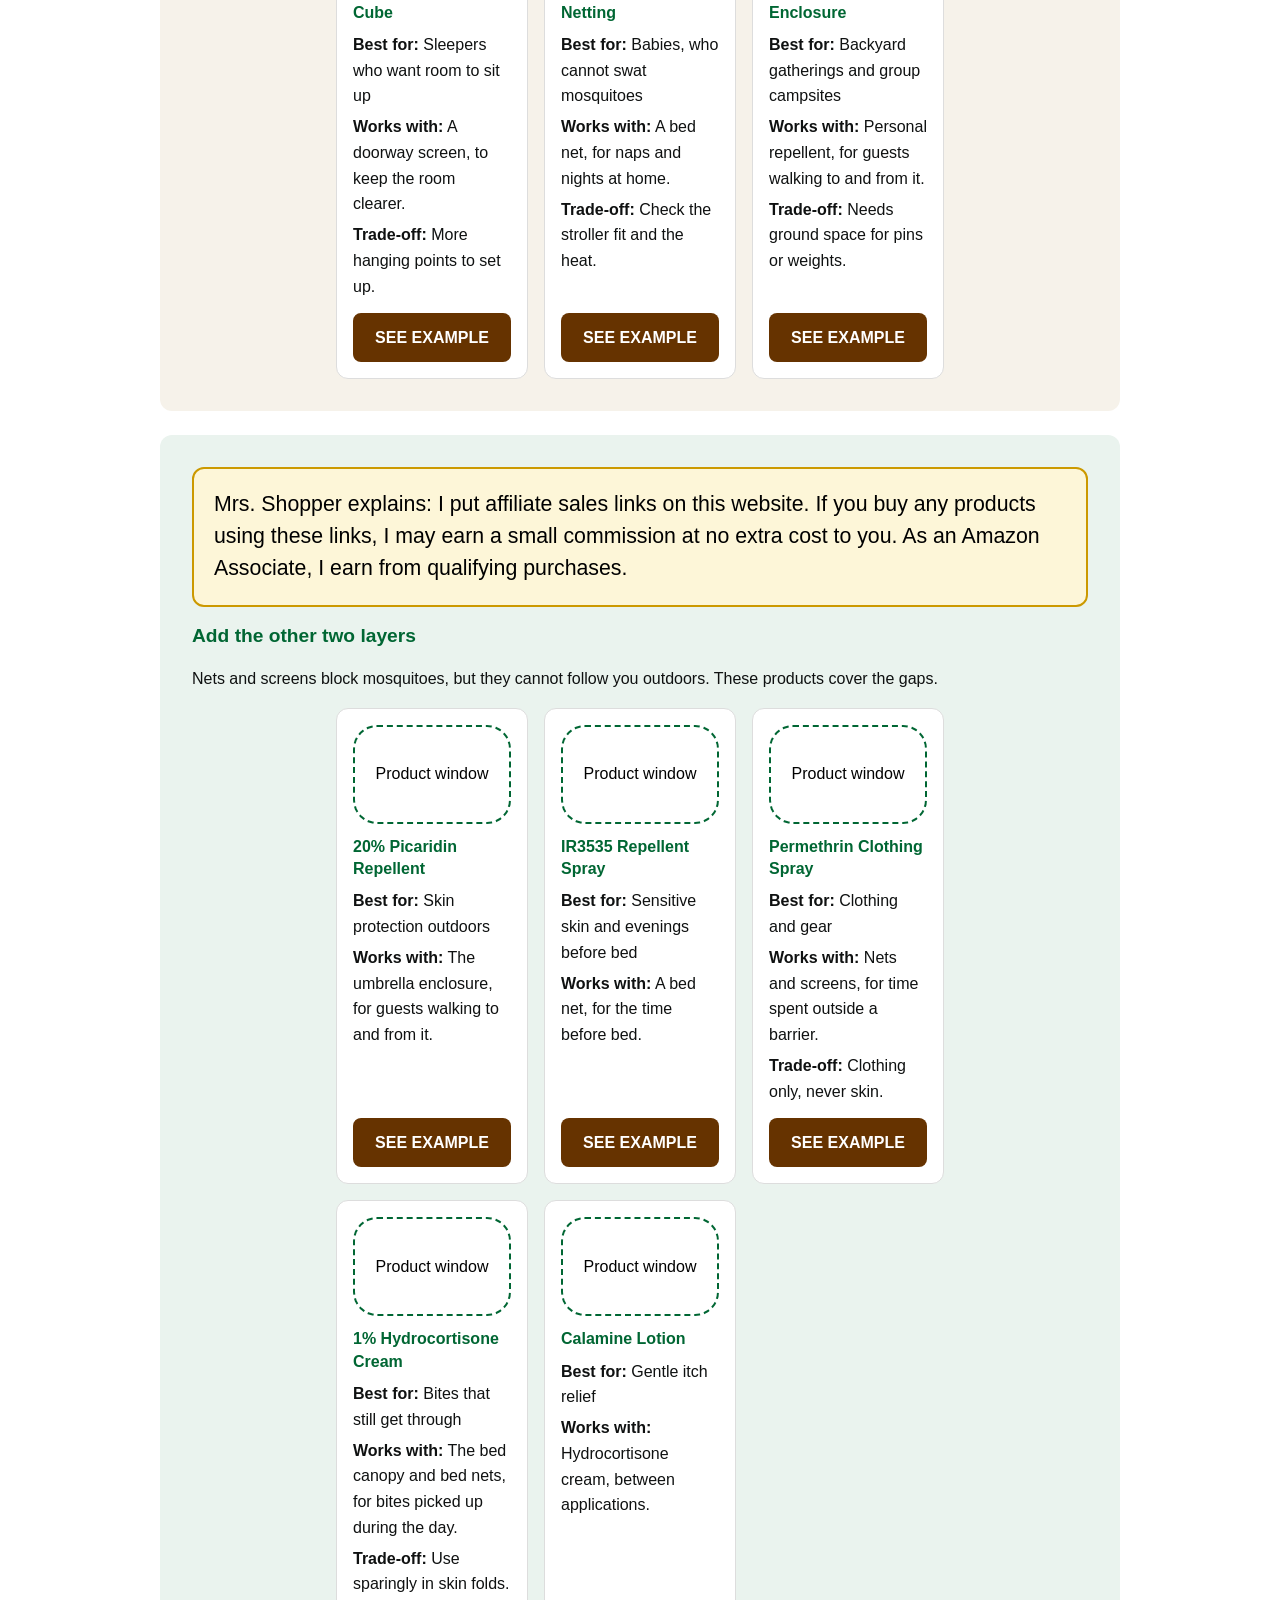
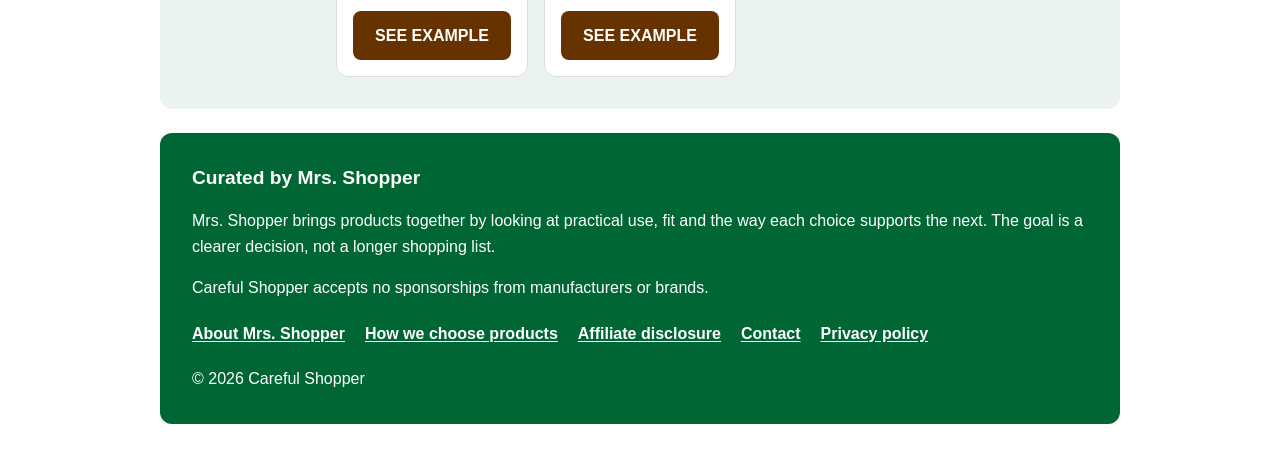
==== commit a21c4010: "Correct mosquito image using MHTML reference asset" ====
--- a/index.html
+++ b/index.html
@@ -130,7 +130,7 @@
  </section>
  <section class="zone education" aria-labelledby="why-bite">
   <figure class="bite-photo-wrap" style="float:left;width:40%;max-width:26ch;margin:0 1.25rem .75rem 0">
-   <img class="bite-photo" src="[data-uri]" alt="Close-up of a mosquito biting human skin, with a softly blurred green background" width="480" height="320">
+   <img class="bite-photo" src="[data-uri]" alt="Close-up of a mosquito biting human skin, with a softly blurred green background" width="480" height="320">
    <figcaption class="photo-credit">Photo: Anuj / Pexels</figcaption>
   </figure>
   <h2 id="why-bite">Why do mosquitoes bite in the first place?</h2>
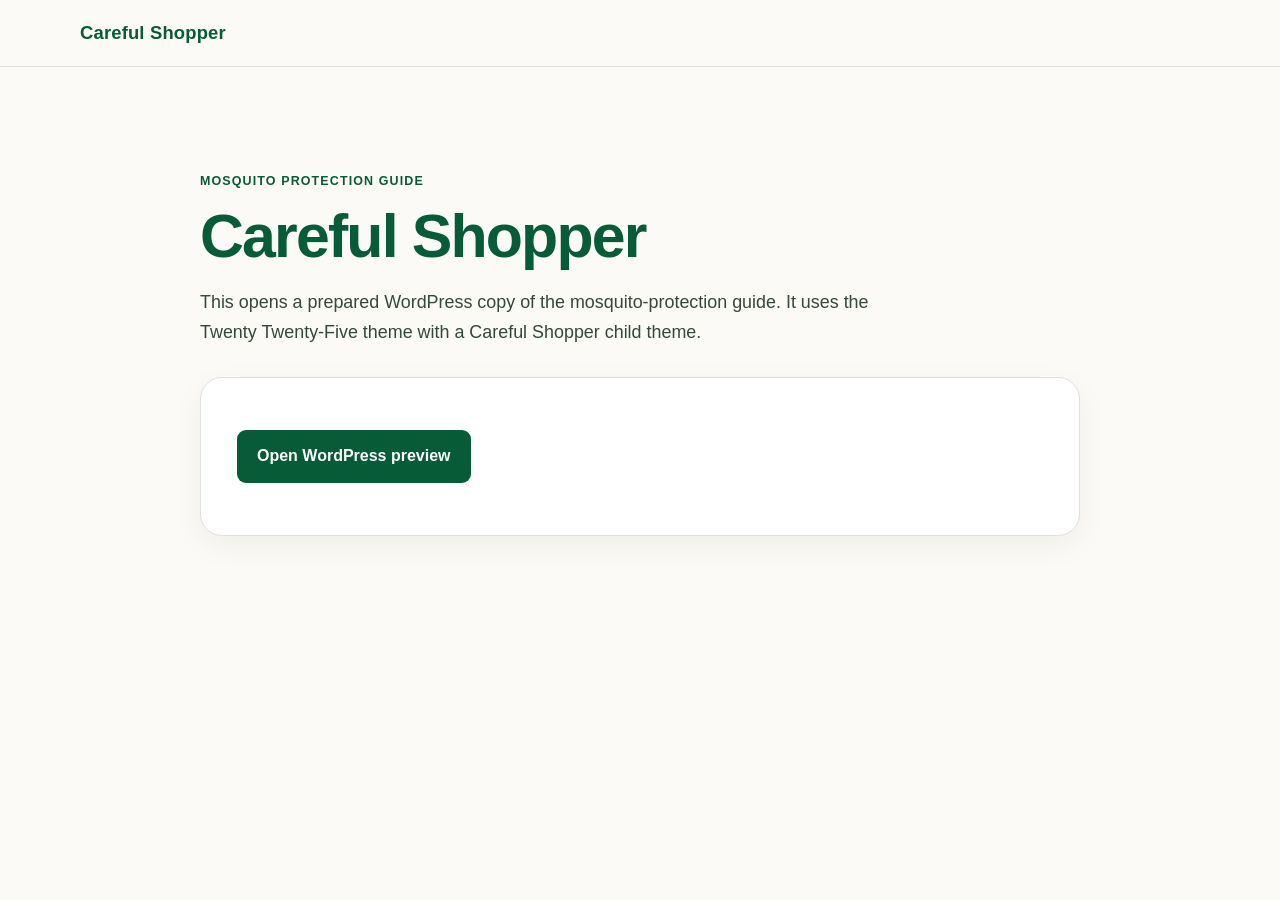
==== commit d2a482d5: "Restore approved Playground-only landing page" ====
--- a/index.html
+++ b/index.html
@@ -3,305 +3,34 @@
 <head>
 <meta charset="utf-8">
 <meta name="viewport" content="width=device-width, initial-scale=1">
-<meta name="theme-color" content="#006633">
-<meta name="description" content="A practical guide to mosquito barriers, repellents and bite relief. Learn how protection layers work together.">
-<title>Keep Mosquitoes From Biting: Barrier Nets and Screens for Every Space | Careful Shopper</title>
+<meta name="theme-color" content="#075C37">
+<meta name="description" content="Careful Shopper mosquito-protection guide — WordPress preview.">
+<title>Careful Shopper — Mosquito Protection Guide</title>
 <style>
-:root{font-family:Verdana,Geneva,Arial,sans-serif;color:#0F1111;background:#FFFFFF;font-size:16px;line-height:1.6}
+:root{font-family:Verdana,Geneva,Arial,sans-serif;color:#14251C;background:#FBFAF6;line-height:1.65}
 *{box-sizing:border-box}
-html{scroll-behavior:auto}
-body{margin:0;background:#FFFFFF;color:#0F1111;font-family:Verdana,Geneva,Arial,sans-serif;font-size:1rem;line-height:1.6}
-a{color:#0033FF;font-weight:700;text-decoration:underline;text-underline-offset:.12em}
-a:focus-visible,button:focus-visible{outline:.2rem solid #0033FF;outline-offset:.2rem}
-.preview-link{margin:1.25rem 0 0}.preview-link a{display:inline-flex;align-items:center;min-height:3rem;padding:.75rem 1.1rem;border-radius:.55rem;background:#B78B2E;color:#14251C;font-weight:700;text-decoration:none}.preview-link a:hover{background:#d0a84f}
-.site-header{background:#FFFFFF;border-bottom:.125rem solid #DDDDDD;padding:1rem}
-.header-inner{max-width:60rem;margin:0 auto;display:flex;align-items:center;justify-content:space-between;gap:1.5rem}
-.brand{display:flex;align-items:center;gap:.75rem;min-width:12rem;color:#006633;text-decoration:none}
-.brand-mark{width:3rem;height:3rem;border:.18rem solid #006633;border-radius:50%;display:grid;place-items:center;flex:0 0 3rem;font-size:1.2rem;font-weight:700;line-height:1}
-.brand-copy{display:flex;flex-direction:column;line-height:1.25}
-.brand-name{font-size:1.4rem;font-weight:700;color:#006633}
-.tagline{font-size:1rem;color:#0F1111}
-.desktop-nav{display:flex;align-items:center;gap:1.5rem;flex-wrap:wrap}
-.desktop-nav a{font-size:1rem}
-.nav-unavailable{font-size:1rem;font-weight:700;text-decoration:underline;text-underline-offset:.12em;color:#0033FF}
-.menu-button{display:none;min-height:3rem;padding:.75rem 1rem;border:0;border-radius:.5rem;background:#663300;color:#FFFFFF;font:700 1rem Verdana,Geneva,Arial,sans-serif}
-.mobile-nav{display:none;max-width:60rem;margin:1rem auto 0;padding:1rem;border:.0625rem solid #DDDDDD;border-radius:.75rem;background:#FFFFFF}
-.mobile-nav.open{display:flex;flex-direction:column;gap:1rem}
-.mobile-nav a,.mobile-nav .nav-unavailable{display:block}
-main{width:min(60rem,calc(100% - 2rem));margin:1.5rem auto 2rem}
-.zone{border-radius:.75rem;padding:2rem;margin:0 0 1.5rem;overflow:hidden}
-.hero{background:#006633;color:#FFFFFF}
-.hero a{color:#FFFFFF}
-.breadcrumb{margin:0 0 .5rem;color:#FFFFFF}
-h1{font-size:1.4rem;line-height:1.35;font-weight:700;color:#FFFFFF;margin:.25rem 0 .75rem}
-h2{font-size:1.2rem;line-height:1.4;font-weight:700;color:#006633;margin:0 0 1rem}
-h3{font-size:1rem;line-height:1.4;font-weight:700;color:#006633;margin:.75rem 0 .5rem}
-p{margin:0 0 1rem}
-p:last-child{margin-bottom:0}
-.byline{margin:0 0 .75rem}
-.short-answer{margin:0}
-.disclosure{background:#FDF6D8;border:.125rem solid #CC9900;border-radius:.75rem;padding:1.25rem;color:#000000;font-size:1.333rem;line-height:1.5}
-.education{background:#FFFFFF}
-.education h2{margin:0 0 .75rem}
-.bite-photo{display:block;width:100%;max-width:100%;aspect-ratio:16/9;object-fit:cover;border-radius:1.5rem;margin:0}
-.photo-credit{text-align:center;font-size:.85rem;font-weight:400;color:#000000;margin:0 0 1rem;width:100%;max-width:100%}
-.education-second{clear:both;padding-top:.25rem}
-.layer-zone,.pairing-zone{background:#EAF3EE}
-.layer-grid{display:grid;grid-template-columns:repeat(3,minmax(0,1fr));gap:1rem}
-.layer-card{background:#FFFFFF;border:.0625rem solid #DDDDDD;border-radius:.75rem;padding:1rem}
-.layer-card h3{font-size:1.2rem;color:#006633;margin:0 0 .5rem}
-.layer-card p{margin:0}
-.layer-close{margin:1rem 0 0}
-.comparison{background:#FFFFFF}
-.table-wrap{max-width:100%;overflow-x:auto;border:.125rem solid #000000}
-table{border-collapse:collapse;width:100%;min-width:42rem;font-size:1rem;color:#0F1111}
-th,td{border:.0625rem solid #000000;padding:.75rem;text-align:left;vertical-align:top}
-th{font-weight:700;background:#FFFFFF;color:#000000}
-.barrier-zone{background:#F6F2EA}
-.card-zone-intro{margin:0 0 1rem}
-.product-grid{display:grid;grid-template-columns:repeat(3,minmax(0,12rem));justify-content:center;gap:1rem}
-.product-card{width:100%;max-width:12rem;background:#FFFFFF;border:.0625rem solid #DDDDDD;border-radius:.75rem;padding:1rem;display:flex;flex-direction:column;align-items:stretch}
-.product-window{display:flex;width:100%;aspect-ratio:16/10;align-items:center;justify-content:center;background:#FFFFFF;border:.125rem dashed #006633;border-radius:1.5rem;color:#000000;text-align:center;font-size:1rem;font-weight:400;text-decoration:none}
-.product-card h3{margin:.75rem 0 .5rem}
-.caption-line{font-size:1rem;margin:0 0 .35rem;color:#0F1111}
-.caption-line strong{font-weight:700}
-.product-cta{display:flex;align-items:center;justify-content:center;min-height:3rem;padding:.75rem 1rem;margin-top:auto;background:#663300;color:#FFFFFF;border-radius:.5rem;text-decoration:none;font-size:1rem;font-weight:700;text-align:center}
-.product-cta:hover{ text-decoration:underline}
-.card-spacer{height:.5rem;flex:1 0 .5rem}
-.pairing-zone .product-card{background:#FFFFFF}
-.footer-zone{background:#006633;color:#FFFFFF}
-.footer-zone h2{color:#FFFFFF}
-.footer-zone a{color:#FFFFFF}
-.footer-nav{display:flex;gap:1.25rem;flex-wrap:wrap;margin:1.25rem 0}
-.footer-nav a,.footer-nav .nav-unavailable{color:#FFFFFF;font-size:1rem}
-.footer-note{margin:.75rem 0 0;padding-top:.75rem;border-top:.0625rem solid #FFFFFF}
-.copyright{margin:1rem 0 0}
-@media(max-width:40rem){
- .header-inner{align-items:center}
- .desktop-nav{display:none}
- .menu-button{display:inline-flex;align-items:center;justify-content:center}
- main{width:calc(100% - 1rem);margin:1rem auto}
- .zone{padding:1.25rem;margin-bottom:1rem}
- .mobile-nav{width:calc(100% - 2rem)}
- .layer-grid{grid-template-columns:1fr}
- .product-grid{grid-template-columns:minmax(0,12rem)}
- .bite-photo{float:none;width:100%;max-width:none;margin:0 0 .25rem;aspect-ratio:16/9}
- .photo-credit{width:100%;max-width:none;margin:0 0 1rem}
- .education-second{clear:both}
-
- .footer-nav{flex-direction:column;gap:.75rem}
-}
-@media(min-width:40.01rem) and (max-width:55rem){
- .desktop-nav{gap:.75rem}
- .product-grid{grid-template-columns:repeat(2,minmax(0,12rem))}
-}
+body{margin:0}
+header{padding:18px max(20px,calc((100% - 1120px)/2));border-bottom:1px solid #DCE3DA}
+.brand{color:#075C37;font-size:1.15rem;font-weight:700;text-decoration:none;letter-spacing:.01em}
+main{width:min(880px,calc(100% - 32px));margin:clamp(48px,9vw,104px) auto}
+.eyebrow{color:#075C37;font-weight:700;letter-spacing:.09em;text-transform:uppercase;font-size:.78rem}
+h1{font-size:clamp(2.2rem,6vw,3.8rem);line-height:1.08;letter-spacing:-.03em;color:#075C37;margin:12px 0 18px}
+.lead{font-size:1.12rem;max-width:700px;color:#34483B}
+.panel{margin:30px 0;padding:clamp(22px,4vw,36px);border:1px solid #DCE3DA;border-radius:22px;background:#fff;box-shadow:0 10px 30px rgba(20,37,28,.05)}
+.button{display:inline-flex;align-items:center;justify-content:center;min-height:50px;padding:13px 20px;background:#075C37;color:#fff;border-radius:9px;font-weight:700;text-decoration:none}
+.button:hover{background:#06472D}
+a:focus-visible{outline:3px solid #B78B2E;outline-offset:3px}
 </style>
 </head>
-<body id="top">
-<header class="site-header">
- <div class="header-inner">
-  <a class="brand" href="#top" aria-label="Careful Shopper home">
-   <span class="brand-mark" aria-hidden="true">C</span>
-   <span class="brand-copy"><span class="brand-name">Careful Shopper</span><span class="tagline">Products that work better together.</span></span>
-  </a>
-  <nav class="desktop-nav" aria-label="Main navigation">
-   <a href="#top">Home</a><span class="nav-unavailable" aria-label="Shopping Index destination not supplied">Shopping Index</span>
-   <a href="#hero">Mosquito Protection</a><a href="#curated">About Mrs. Shopper</a>
-   <span class="nav-unavailable" aria-label="Contact destination not supplied">Contact</span>
-  </nav>
-  <button class="menu-button" id="menuButton" type="button" aria-expanded="false" aria-controls="mobileNav">Menu</button>
- </div>
- <nav class="mobile-nav" id="mobileNav" aria-label="Mobile navigation">
-  <a href="#top">Home</a><span class="nav-unavailable" aria-label="Shopping Index destination not supplied">Shopping Index</span>
-  <a href="#hero">Mosquito Protection</a><a href="#curated">About Mrs. Shopper</a>
-  <span class="nav-unavailable" aria-label="Contact destination not supplied">Contact</span>
- </nav>
-</header>
+<body>
+<header><span class="brand">Careful Shopper</span></header>
 <main>
- <section class="zone hero" id="hero">
-  <p class="breadcrumb">Home › Bug and pest protection › Mosquito barriers</p>
-  <h1>Keep Mosquitoes From Biting: Barrier Nets and Screens for Every Space</h1>
-  <p class="byline">By Mrs. Shopper.</p>
-  <p class="short-answer"><strong>Short answer:</strong> Stop mosquitoes with physical barriers, reduce them around your home, and keep bite relief on hand. This page covers the first layer: nets and screens that keep mosquitoes out.</p>
-  <p class="preview-link"><a href="./playground.html">Open the WordPress preview</a></p>
- </section>
- <section class="zone disclosure" aria-label="Affiliate disclosure">
-  Mrs. Shopper explains: I put affiliate sales links on this website. If you buy any products using these links, I may earn a small commission at no extra cost to you. As an Amazon Associate, I earn from qualifying purchases.
- </section>
- <section class="zone education" aria-labelledby="why-bite">
-  <figure class="bite-photo-wrap" style="float:left;width:40%;max-width:26ch;margin:0 1.25rem .75rem 0">
-   <img class="bite-photo" src="[data-uri]" alt="Close-up of a mosquito biting human skin, with a softly blurred green background" width="480" height="320">
-   <figcaption class="photo-credit">Photo: Anuj / Pexels</figcaption>
-  </figure>
-  <h2 id="why-bite">Why do mosquitoes bite in the first place?</h2>
-  <p>Not all mosquito species target humans, and among the ones that do, only the females bite. A female mosquito needs the protein and iron found in blood to develop her eggs. The hunt begins when she tracks your exhaled carbon dioxide (CO2), body heat, and unique skin scent. Once she lands, she searches for exposed skin and uses specialized mouthparts to pierce it. As she feeds, she injects saliva containing anticoagulants and mild anesthetics so you don’t feel the initial bite.</p>
-  <p>Later, your immune system reacts to the proteins in that saliva, triggering the inflammation, redness, and itch you know all too well.</p>
-  <div class="education-second">
-   <h2>One bite can carry more than an itch</h2>
-   <p>When a mosquito bites, her sharp needle-like mouthpart (called a proboscis) goes straight into your skin. Germs and tiny parasites can live inside this tube and slip right into your blood before you even notice. You may already know about West Nile Virus or Malaria, but mosquitoes also carry lesser-known threats like Dengue, Chikungunya, and Eastern Equine Encephalitis. These illnesses can cause high fevers, painful joint aches, and even dangerous brain swelling. Just one bite can put a healthy person in the hospital, but you can block these pests before they reach you. Essential protection includes bed nets for night, stroller netting for baby strollers, strong insect repellents, outdoor bug zappers, smoke coils, and clothing sprays containing Permethrin, which kills mosquitoes on contact when they land.</p>
-  </div>
- </section>
- <section class="zone layer-zone" aria-labelledby="layers-title">
-  <h2 id="layers-title">Three layers, because one layer fails alone</h2>
-  <div class="layer-grid">
-   <article class="layer-card"><h3>Block</h3><p>Nets and screens keep mosquitoes away from skin. You are here.</p></article>
-   <article class="layer-card"><h3>Reduce</h3><p>Repellents, traps, and standing-water control cut how many are around.</p></article>
-   <article class="layer-card"><h3>Relieve</h3><p>Creams and balms calm the bites that still get through.</p></article>
-  </div>
-  <p class="layer-close">A net can’t follow you outdoors, and repellent wears off overnight. Each layer covers the other’s gap.</p>
- </section>
- <section class="zone comparison" aria-labelledby="compare-title">
-  <h2 id="compare-title">Compare the barriers at a glance</h2>
-  <div class="table-wrap" role="region" aria-label="Barrier comparison table" tabindex="0">
-   <table>
-    <thead><tr><th>Barrier</th><th>Best for</th><th>Covers</th><th>Setup</th></tr></thead>
-    <tbody>
-     <tr><td>Magnetic doorway screen</td><td>Busy doors, pets</td><td>One doorway</td><td>Minutes, snaps shut on its own</td></tr>
-     <tr><td>Pyramid bed and camping net</td><td>Beds and camping cots</td><td>Single to king bed</td><td>Hangs from one point</td></tr>
-     <tr><td>Glow-in-the-dark bed canopy</td><td>Kids’ rooms</td><td>Single, twin, or full bed</td><td>Hangs from one ceiling point</td></tr>
-     <tr><td>Bed netting cube</td><td>Sleepers who want more room</td><td>One bed</td><td>Six hanging loops</td></tr>
-     <tr><td>Baby and stroller netting</td><td>Strollers, car seats, bassinets</td><td>One seat</td><td>Elastic drawstring</td></tr>
-     <tr><td>Outdoor umbrella enclosure</td><td>Patios, group campsites</td><td>Umbrella up to 11 feet</td><td>Tent pins or weight bags</td></tr>
-    </tbody>
-   </table>
-  </div>
- </section>
- <section class="zone barrier-zone" aria-labelledby="barriers-title">
-  <section class="disclosure" aria-label="Affiliate disclosure">
-   Mrs. Shopper explains: I put affiliate sales links on this website. If you buy any products using these links, I may earn a small commission at no extra cost to you. As an Amazon Associate, I earn from qualifying purchases.
-  </section>
-  <h2 id="barriers-title" style="margin-top:1rem">Barriers that keep every flying insect out</h2>
-  <p class="card-zone-intro">If mosquitoes mostly come in through one door, start with the doorway screen. If you sleep somewhere you can’t seal, choose a bed net. If you spend evenings outside, the umbrella enclosure covers a group. You can view current specifications and availability for each one on Amazon.</p>
-  <div class="product-grid">
-   <article class="product-card">
-    <a class="product-window" href="https://www.amazon.com/s?k=magnetic+doorway+mosquito+screen" target="_blank" rel="noopener noreferrer" aria-label="See example results for Doorway Screen With Magnetic Closure">Product window</a>
-    <h3>Doorway Screen With Magnetic Closure</h3>
-    <p class="caption-line"><strong>Best for:</strong> Doors that open all day</p>
-    <p class="caption-line"><strong>Works with:</strong> A bed net, for mosquitoes that slip in overnight.</p>
-    <p class="caption-line"><strong>Trade-off:</strong> Doorways only, so measure the frame first.</p>
-    <div class="card-spacer"></div>
-    <a class="product-cta" href="https://www.amazon.com/s?k=magnetic+doorway+mosquito+screen" target="_blank" rel="noopener noreferrer">SEE EXAMPLE</a>
-   </article><article class="product-card">
-    <a class="product-window" href="https://www.amazon.com/s?k=pyramid+bed+camping+mosquito+net" target="_blank" rel="noopener noreferrer" aria-label="See example results for Pyramid Bed and Camping Net">Product window</a>
-    <h3>Pyramid Bed and Camping Net</h3>
-    <p class="caption-line"><strong>Best for:</strong> Nights at home or camping</p>
-    <p class="caption-line"><strong>Works with:</strong> A doorway screen, so fewer mosquitoes get in.</p>
-    <p class="caption-line"><strong>Trade-off:</strong> Needs an overhead hook. Tuck in the edges.</p>
-    <div class="card-spacer"></div>
-    <a class="product-cta" href="https://www.amazon.com/s?k=pyramid+bed+camping+mosquito+net" target="_blank" rel="noopener noreferrer">SEE EXAMPLE</a>
-   </article><article class="product-card">
-    <a class="product-window" href="https://www.amazon.com/s?k=glow+in+the+dark+mosquito+bed+canopy" target="_blank" rel="noopener noreferrer" aria-label="See example results for Glow-in-the-Dark Bed Canopy">Product window</a>
-    <h3>Glow-in-the-Dark Bed Canopy</h3>
-    <p class="caption-line"><strong>Best for:</strong> Kids’ bedrooms</p>
-    <p class="caption-line"><strong>Works with:</strong> Bite relief, for bites picked up outdoors.</p>
-    <p class="caption-line"><strong>Trade-off:</strong> The stars need daylight to glow.</p>
-    <div class="card-spacer"></div>
-    <a class="product-cta" href="https://www.amazon.com/s?k=glow+in+the+dark+mosquito+bed+canopy" target="_blank" rel="noopener noreferrer">SEE EXAMPLE</a>
-   </article><article class="product-card">
-    <a class="product-window" href="https://www.amazon.com/s?k=rectangular+mosquito+bed+net+cube" target="_blank" rel="noopener noreferrer" aria-label="See example results for Roomy Bed Netting Cube">Product window</a>
-    <h3>Roomy Bed Netting Cube</h3>
-    <p class="caption-line"><strong>Best for:</strong> Sleepers who want room to sit up</p>
-    <p class="caption-line"><strong>Works with:</strong> A doorway screen, to keep the room clearer.</p>
-    <p class="caption-line"><strong>Trade-off:</strong> More hanging points to set up.</p>
-    <div class="card-spacer"></div>
-    <a class="product-cta" href="https://www.amazon.com/s?k=rectangular+mosquito+bed+net+cube" target="_blank" rel="noopener noreferrer">SEE EXAMPLE</a>
-   </article><article class="product-card">
-    <a class="product-window" href="https://www.amazon.com/s?k=baby+stroller+mosquito+net" target="_blank" rel="noopener noreferrer" aria-label="See example results for Baby and Stroller Netting">Product window</a>
-    <h3>Baby and Stroller Netting</h3>
-    <p class="caption-line"><strong>Best for:</strong> Babies, who cannot swat mosquitoes</p>
-    <p class="caption-line"><strong>Works with:</strong> A bed net, for naps and nights at home.</p>
-    <p class="caption-line"><strong>Trade-off:</strong> Check the stroller fit and the heat.</p>
-    <div class="card-spacer"></div>
-    <a class="product-cta" href="https://www.amazon.com/s?k=baby+stroller+mosquito+net" target="_blank" rel="noopener noreferrer">SEE EXAMPLE</a>
-   </article><article class="product-card">
-    <a class="product-window" href="https://www.amazon.com/s?k=outdoor+patio+umbrella+mosquito+net+enclosure" target="_blank" rel="noopener noreferrer" aria-label="See example results for Outdoor Umbrella Enclosure">Product window</a>
-    <h3>Outdoor Umbrella Enclosure</h3>
-    <p class="caption-line"><strong>Best for:</strong> Backyard gatherings and group campsites</p>
-    <p class="caption-line"><strong>Works with:</strong> Personal repellent, for guests walking to and from it.</p>
-    <p class="caption-line"><strong>Trade-off:</strong> Needs ground space for pins or weights.</p>
-    <div class="card-spacer"></div>
-    <a class="product-cta" href="https://www.amazon.com/s?k=outdoor+patio+umbrella+mosquito+net+enclosure" target="_blank" rel="noopener noreferrer">SEE EXAMPLE</a>
-   </article>
-  </div>
- </section>
- <section class="zone pairing-zone" aria-labelledby="pairing-title">
-  <section class="disclosure" aria-label="Affiliate disclosure">
-   Mrs. Shopper explains: I put affiliate sales links on this website. If you buy any products using these links, I may earn a small commission at no extra cost to you. As an Amazon Associate, I earn from qualifying purchases.
-  </section>
-  <h2 id="pairing-title" style="margin-top:1rem">Add the other two layers</h2>
-  <p class="card-zone-intro">Nets and screens block mosquitoes, but they cannot follow you outdoors. These products cover the gaps.</p>
-  <div class="product-grid">
-   <article class="product-card">
-    <a class="product-window" href="https://www.amazon.com/Ranger-Ready-Repellents-Picaridin-Repellent/dp/B07P4XC5VD" target="_blank" rel="noopener noreferrer" aria-label="See example for 20% Picaridin Repellent">Product window</a>
-    <h3>20% Picaridin Repellent</h3>
-    <p class="caption-line"><strong>Best for:</strong> Skin protection outdoors</p>
-    <p class="caption-line"><strong>Works with:</strong> The umbrella enclosure, for guests walking to and from it.</p>
-    
-    <div class="card-spacer"></div>
-    <a class="product-cta" href="https://www.amazon.com/Ranger-Ready-Repellents-Picaridin-Repellent/dp/B07P4XC5VD" target="_blank" rel="noopener noreferrer">SEE EXAMPLE</a>
-   </article><article class="product-card">
-    <a class="product-window" href="https://www.amazon.com/Warrior-DEET-Free-Shield-Spray/dp/B0DC7H1G46" target="_blank" rel="noopener noreferrer" aria-label="See example for IR3535 Repellent Spray">Product window</a>
-    <h3>IR3535 Repellent Spray</h3>
-    <p class="caption-line"><strong>Best for:</strong> Sensitive skin and evenings before bed</p>
-    <p class="caption-line"><strong>Works with:</strong> A bed net, for the time before bed.</p>
-    
-    <div class="card-spacer"></div>
-    <a class="product-cta" href="https://www.amazon.com/Warrior-DEET-Free-Shield-Spray/dp/B0DC7H1G46" target="_blank" rel="noopener noreferrer">SEE EXAMPLE</a>
-   </article><article class="product-card">
-    <a class="product-window" href="https://www.amazon.com/Sawyer-Products-Permethrin-Repellent-Clothing/dp/B0F29L8XXJ" target="_blank" rel="noopener noreferrer" aria-label="See example for Permethrin Clothing Spray">Product window</a>
-    <h3>Permethrin Clothing Spray</h3>
-    <p class="caption-line"><strong>Best for:</strong> Clothing and gear</p>
-    <p class="caption-line"><strong>Works with:</strong> Nets and screens, for time spent outside a barrier.</p>
-    <p class="caption-line"><strong>Trade-off:</strong> Clothing only, never skin.</p>
-    <div class="card-spacer"></div>
-    <a class="product-cta" href="https://www.amazon.com/Sawyer-Products-Permethrin-Repellent-Clothing/dp/B0F29L8XXJ" target="_blank" rel="noopener noreferrer">SEE EXAMPLE</a>
-   </article><article class="product-card">
-    <a class="product-window" href="https://www.amazon.com/Basic-Care-Hydrocortisone-Cream-Anti-Itch/dp/B0779CBH6S" target="_blank" rel="noopener noreferrer" aria-label="See example for 1% Hydrocortisone Cream">Product window</a>
-    <h3>1% Hydrocortisone Cream</h3>
-    <p class="caption-line"><strong>Best for:</strong> Bites that still get through</p>
-    <p class="caption-line"><strong>Works with:</strong> The bed canopy and bed nets, for bites picked up during the day.</p>
-    <p class="caption-line"><strong>Trade-off:</strong> Use sparingly in skin folds.</p>
-    <div class="card-spacer"></div>
-    <a class="product-cta" href="https://www.amazon.com/Basic-Care-Hydrocortisone-Cream-Anti-Itch/dp/B0779CBH6S" target="_blank" rel="noopener noreferrer">SEE EXAMPLE</a>
-   </article><article class="product-card">
-    <a class="product-window" href="https://www.amazon.com/Calamine-Drying-Topical-Suspension-Protectant/dp/B00ILKHOBO" target="_blank" rel="noopener noreferrer" aria-label="See example for Calamine Lotion">Product window</a>
-    <h3>Calamine Lotion</h3>
-    <p class="caption-line"><strong>Best for:</strong> Gentle itch relief</p>
-    <p class="caption-line"><strong>Works with:</strong> Hydrocortisone cream, between applications.</p>
-    
-    <div class="card-spacer"></div>
-    <a class="product-cta" href="https://www.amazon.com/Calamine-Drying-Topical-Suspension-Protectant/dp/B00ILKHOBO" target="_blank" rel="noopener noreferrer">SEE EXAMPLE</a>
-   </article>
-  </div>
- </section>
- <section class="zone footer-zone" id="curated" aria-labelledby="curated-title">
-  <h2 id="curated-title">Curated by Mrs. Shopper</h2>
-  <p>Mrs. Shopper brings products together by looking at practical use, fit and the way each choice supports the next. The goal is a clearer decision, not a longer shopping list.</p>
-  <p>Careful Shopper accepts no sponsorships from manufacturers or brands.</p>
-  <nav class="footer-nav" aria-label="Footer navigation">
-   <a href="#curated">About Mrs. Shopper</a>
-   <span class="nav-unavailable" aria-label="How we choose products destination not supplied">How we choose products</span>
-   <span class="nav-unavailable" aria-label="Affiliate disclosure destination not supplied">Affiliate disclosure</span>
-   <span class="nav-unavailable" aria-label="Contact destination not supplied">Contact</span>
-   <span class="nav-unavailable" aria-label="Privacy policy destination not supplied">Privacy policy</span>
-  </nav>
-  <p class="copyright">© 2026 Careful Shopper</p>
- </section>
+<p class="eyebrow">Mosquito protection guide</p>
+<h1>Careful Shopper</h1>
+<p class="lead">This opens a prepared WordPress copy of the mosquito-protection guide. It uses the Twenty Twenty-Five theme with a Careful Shopper child theme.</p>
+<section class="panel">
+<p><a class="button" href="https://playground.wordpress.net/?blueprint-url=https%3A%2F%2Fraw.githubusercontent.com%2Ffrancis-h-francisco%2Fcareful-shopper-mosquito-guide%2Fmain%2Fblueprint.json">Open WordPress preview</a></p>
+</section>
 </main>
-<script>
-const menuButton=document.getElementById('menuButton');
-const mobileNav=document.getElementById('mobileNav');
-menuButton.addEventListener('click',()=>{
- const open=menuButton.getAttribute('aria-expanded')==='true';
- menuButton.setAttribute('aria-expanded',String(!open));
- mobileNav.classList.toggle('open',!open);
-});
-mobileNav.addEventListener('click',event=>{
- if(event.target.closest('a')){
-  mobileNav.classList.remove('open');
-  menuButton.setAttribute('aria-expanded','false');
- }
-});
-</script>
 </body>
-</html>+</html>
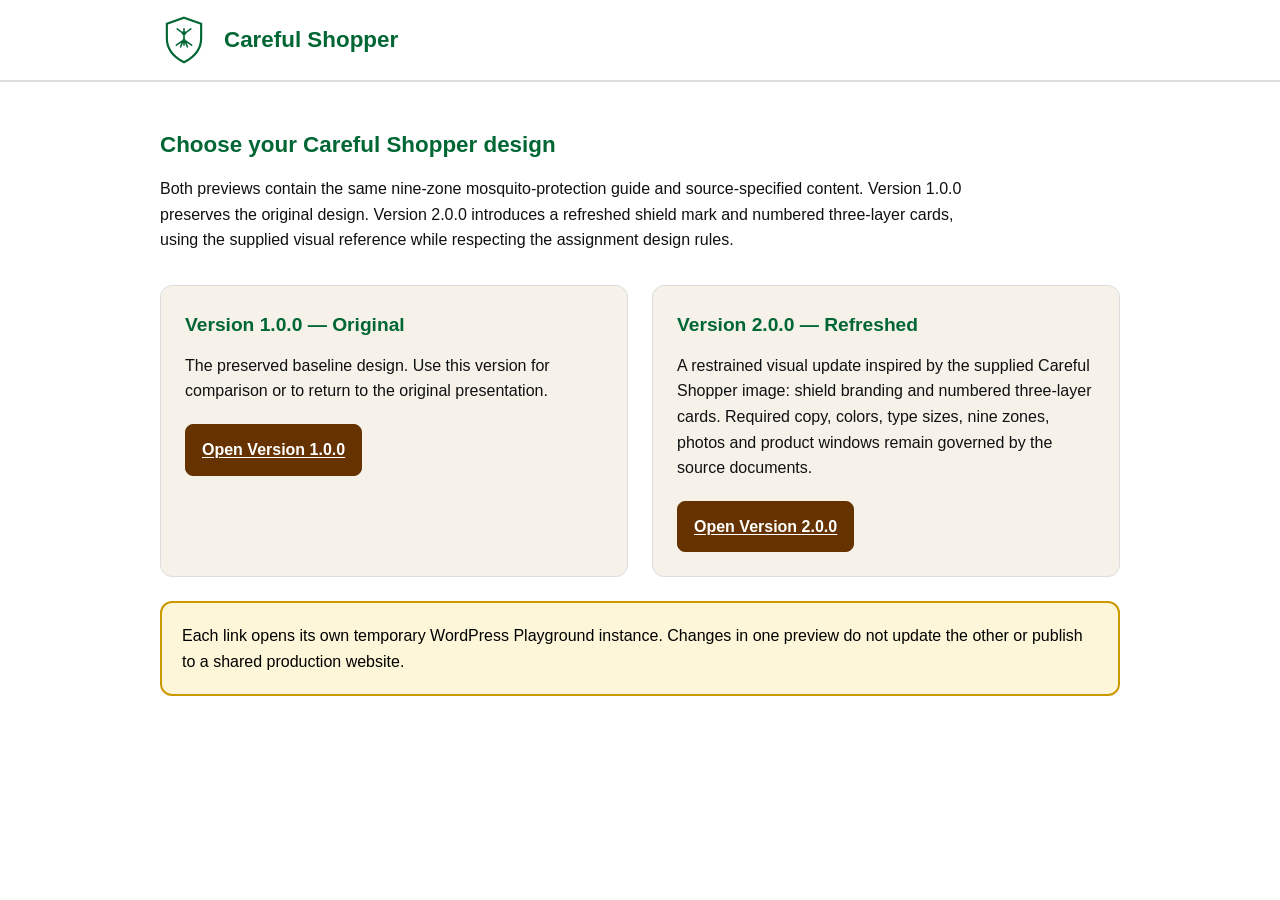
==== commit e5492823: "Add landing page links for design versions 1.0.0 and 2.0.0" ====
--- a/index.html
+++ b/index.html
@@ -3,34 +3,52 @@
 <head>
 <meta charset="utf-8">
 <meta name="viewport" content="width=device-width, initial-scale=1">
-<meta name="theme-color" content="#075C37">
-<meta name="description" content="Careful Shopper mosquito-protection guide — WordPress preview.">
-<title>Careful Shopper — Mosquito Protection Guide</title>
+<meta name="theme-color" content="#006633">
+<meta name="description" content="Choose the original or improved Careful Shopper mosquito-protection guide preview.">
+<title>Careful Shopper — Choose a Version</title>
 <style>
-:root{font-family:Verdana,Geneva,Arial,sans-serif;color:#14251C;background:#FBFAF6;line-height:1.65}
+:root{font-family:Verdana,Geneva,Arial,sans-serif;color:#0F1111;background:#FFFFFF;line-height:1.6}
 *{box-sizing:border-box}
-body{margin:0}
-header{padding:18px max(20px,calc((100% - 1120px)/2));border-bottom:1px solid #DCE3DA}
-.brand{color:#075C37;font-size:1.15rem;font-weight:700;text-decoration:none;letter-spacing:.01em}
-main{width:min(880px,calc(100% - 32px));margin:clamp(48px,9vw,104px) auto}
-.eyebrow{color:#075C37;font-weight:700;letter-spacing:.09em;text-transform:uppercase;font-size:.78rem}
-h1{font-size:clamp(2.2rem,6vw,3.8rem);line-height:1.08;letter-spacing:-.03em;color:#075C37;margin:12px 0 18px}
-.lead{font-size:1.12rem;max-width:700px;color:#34483B}
-.panel{margin:30px 0;padding:clamp(22px,4vw,36px);border:1px solid #DCE3DA;border-radius:22px;background:#fff;box-shadow:0 10px 30px rgba(20,37,28,.05)}
-.button{display:inline-flex;align-items:center;justify-content:center;min-height:50px;padding:13px 20px;background:#075C37;color:#fff;border-radius:9px;font-weight:700;text-decoration:none}
-.button:hover{background:#06472D}
-a:focus-visible{outline:3px solid #B78B2E;outline-offset:3px}
+body{margin:0;background:#FFFFFF}
+header{padding:1rem;border-bottom:.125rem solid #DDDDDD}
+.header-inner{width:min(60rem,calc(100% - 2rem));margin:0 auto;display:flex;align-items:center;gap:1rem}
+.mark{display:grid;place-items:center;flex:0 0 3rem;width:3rem;height:3rem}
+.mark svg{display:block;width:3rem;height:3rem}
+.brand{color:#006633;font-size:1.4rem;font-weight:700;text-decoration:none}
+main{width:min(60rem,calc(100% - 2rem));margin:3rem auto}
+h1{margin:0 0 1rem;color:#006633;font-size:1.4rem;line-height:1.35}
+.lead{max-width:52rem;margin:0 0 2rem;font-size:1rem}
+.versions{display:grid;grid-template-columns:repeat(2,minmax(0,1fr));gap:1.5rem}
+.card{padding:1.5rem;border:.0625rem solid #DDDDDD;border-radius:.75rem;background:#F6F2EA}
+.card h2{margin:0 0 .75rem;color:#006633;font-size:1.2rem}
+.card p{margin:0 0 1.25rem;font-size:1rem}
+.button{display:inline-flex;align-items:center;justify-content:center;min-height:3rem;padding:.75rem 1rem;border:.0625rem solid #663300;border-radius:.5rem;background:#663300;color:#FFFFFF;font-size:1rem;font-weight:700;text-decoration:underline;text-underline-offset:.12em}
+.button:focus-visible{outline:.2rem solid #0033FF;outline-offset:.2rem}
+.note{margin:1.5rem 0 0;padding:1.25rem;border:.125rem solid #CC9900;border-radius:.75rem;background:#FDF6D8;color:#000000}
+@media(max-width:40rem){main{margin:2rem auto}.versions{grid-template-columns:minmax(0,1fr)}}
 </style>
 </head>
 <body>
-<header><span class="brand">Careful Shopper</span></header>
+<header><div class="header-inner">
+<span class="mark" aria-hidden="true"><svg viewBox="0 0 48 56"><path d="M24 2 44 9v17c0 13-8 22-20 28C12 48 4 39 4 26V9z" fill="#FFFFFF" stroke="#006633" stroke-width="2.5"/><path d="M24 15v19m0-13-8-6m8 6 8-6m-8 13-9 6m9-6 9 6m-9-8-4 10m4-10 4 10" stroke="#006633" stroke-width="1.8" fill="none" stroke-linecap="round" stroke-linejoin="round"/><circle cx="24" cy="20" r="2.5" fill="#006633"/></svg></span>
+<a class="brand" href="./">Careful Shopper</a>
+</div></header>
 <main>
-<p class="eyebrow">Mosquito protection guide</p>
-<h1>Careful Shopper</h1>
-<p class="lead">This opens a prepared WordPress copy of the mosquito-protection guide. It uses the Twenty Twenty-Five theme with a Careful Shopper child theme.</p>
-<section class="panel">
-<p><a class="button" href="https://playground.wordpress.net/?blueprint-url=https%3A%2F%2Fraw.githubusercontent.com%2Ffrancis-h-francisco%2Fcareful-shopper-mosquito-guide%2Fmain%2Fblueprint.json">Open WordPress preview</a></p>
+<h1>Choose your Careful Shopper design</h1>
+<p class="lead">Both previews contain the same nine-zone mosquito-protection guide and source-specified content. Version 1.0.0 preserves the original design. Version 2.0.0 introduces a refreshed shield mark and numbered three-layer cards, using the supplied visual reference while respecting the assignment design rules.</p>
+<section class="versions" aria-label="Available guide versions">
+<article class="card">
+<h2>Version 1.0.0 — Original</h2>
+<p>The preserved baseline design. Use this version for comparison or to return to the original presentation.</p>
+<a class="button" href="https://playground.wordpress.net/?blueprint-url=https%3A%2F%2Fraw.githubusercontent.com%2Ffrancis-h-francisco%2Fcareful-shopper-mosquito-guide%2Fmain%2Fblueprint.json" target="_blank" rel="noopener noreferrer">Open Version 1.0.0</a>
+</article>
+<article class="card">
+<h2>Version 2.0.0 — Refreshed</h2>
+<p>A restrained visual update inspired by the supplied Careful Shopper image: shield branding and numbered three-layer cards. Required copy, colors, type sizes, nine zones, photos and product windows remain governed by the source documents.</p>
+<a class="button" href="https://playground.wordpress.net/?blueprint-url=https%3A%2F%2Fraw.githubusercontent.com%2Ffrancis-h-francisco%2Fcareful-shopper-mosquito-guide%2Fmain%2Fblueprint-v2.0.0.json" target="_blank" rel="noopener noreferrer">Open Version 2.0.0</a>
+</article>
 </section>
+<p class="note">Each link opens its own temporary WordPress Playground instance. Changes in one preview do not update the other or publish to a shared production website.</p>
 </main>
 </body>
-</html>
+</html>
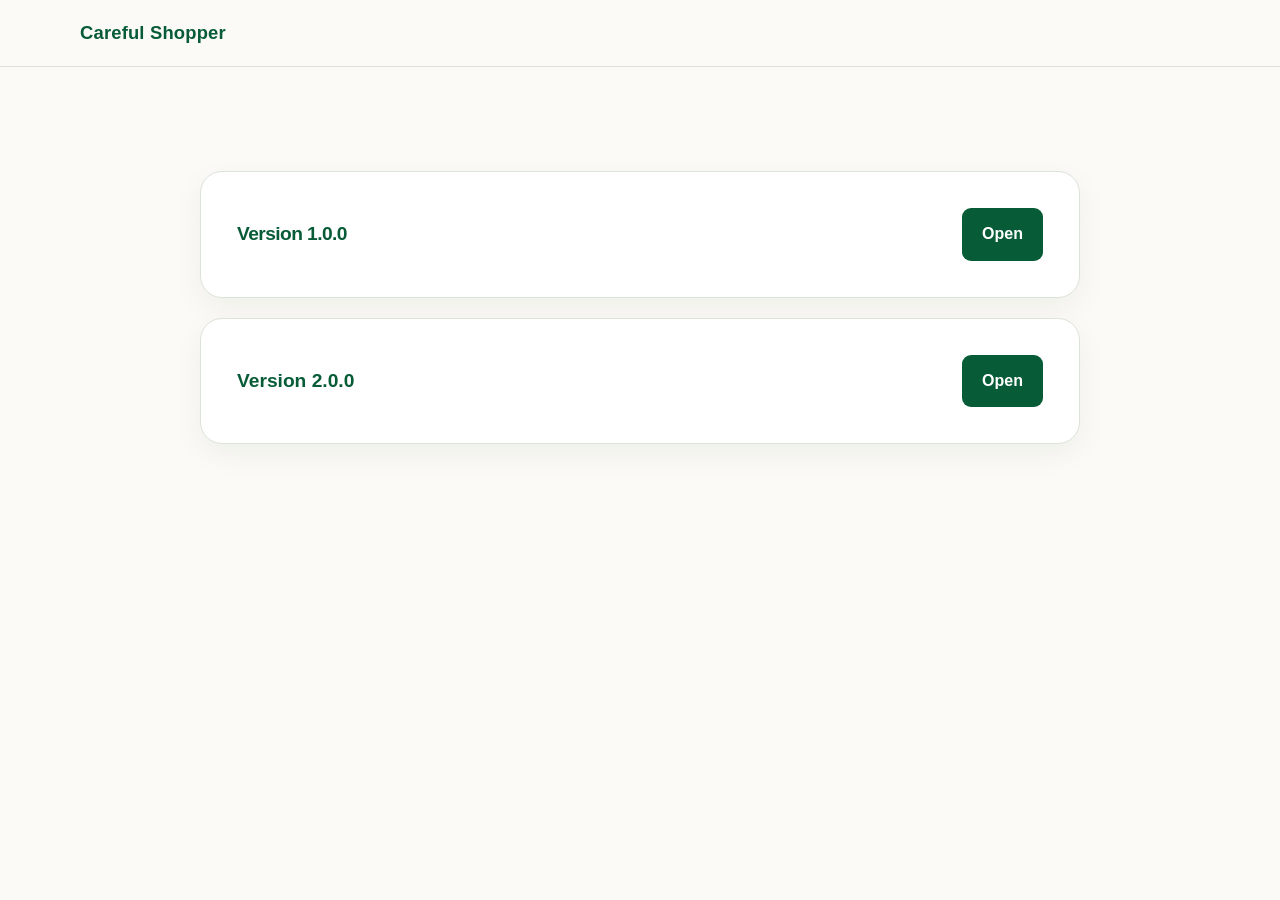
==== commit 8ee2ae03: "Restore original landing page style with minimal version links" ====
--- a/index.html
+++ b/index.html
@@ -3,52 +3,37 @@
 <head>
 <meta charset="utf-8">
 <meta name="viewport" content="width=device-width, initial-scale=1">
-<meta name="theme-color" content="#006633">
-<meta name="description" content="Choose the original or improved Careful Shopper mosquito-protection guide preview.">
-<title>Careful Shopper — Choose a Version</title>
+<meta name="theme-color" content="#075C37">
+<title>Careful Shopper</title>
 <style>
-:root{font-family:Verdana,Geneva,Arial,sans-serif;color:#0F1111;background:#FFFFFF;line-height:1.6}
+:root{font-family:Verdana,Geneva,Arial,sans-serif;color:#14251C;background:#FBFAF6;line-height:1.65}
 *{box-sizing:border-box}
-body{margin:0;background:#FFFFFF}
-header{padding:1rem;border-bottom:.125rem solid #DDDDDD}
-.header-inner{width:min(60rem,calc(100% - 2rem));margin:0 auto;display:flex;align-items:center;gap:1rem}
-.mark{display:grid;place-items:center;flex:0 0 3rem;width:3rem;height:3rem}
-.mark svg{display:block;width:3rem;height:3rem}
-.brand{color:#006633;font-size:1.4rem;font-weight:700;text-decoration:none}
-main{width:min(60rem,calc(100% - 2rem));margin:3rem auto}
-h1{margin:0 0 1rem;color:#006633;font-size:1.4rem;line-height:1.35}
-.lead{max-width:52rem;margin:0 0 2rem;font-size:1rem}
-.versions{display:grid;grid-template-columns:repeat(2,minmax(0,1fr));gap:1.5rem}
-.card{padding:1.5rem;border:.0625rem solid #DDDDDD;border-radius:.75rem;background:#F6F2EA}
-.card h2{margin:0 0 .75rem;color:#006633;font-size:1.2rem}
-.card p{margin:0 0 1.25rem;font-size:1rem}
-.button{display:inline-flex;align-items:center;justify-content:center;min-height:3rem;padding:.75rem 1rem;border:.0625rem solid #663300;border-radius:.5rem;background:#663300;color:#FFFFFF;font-size:1rem;font-weight:700;text-decoration:underline;text-underline-offset:.12em}
-.button:focus-visible{outline:.2rem solid #0033FF;outline-offset:.2rem}
-.note{margin:1.5rem 0 0;padding:1.25rem;border:.125rem solid #CC9900;border-radius:.75rem;background:#FDF6D8;color:#000000}
-@media(max-width:40rem){main{margin:2rem auto}.versions{grid-template-columns:minmax(0,1fr)}}
+body{margin:0}
+header{padding:18px max(20px,calc((100% - 1120px)/2));border-bottom:1px solid #DCE3DA}
+.brand{color:#075C37;font-size:1.15rem;font-weight:700;text-decoration:none;letter-spacing:.01em}
+main{width:min(880px,calc(100% - 32px));margin:clamp(48px,9vw,104px) auto}
+h1{font-size:clamp(2.2rem,6vw,3.8rem);line-height:1.08;letter-spacing:-.03em;color:#075C37;margin:0 0 30px}
+.panel{margin:20px 0;padding:clamp(22px,4vw,36px);border:1px solid #DCE3DA;border-radius:22px;background:#fff;box-shadow:0 10px 30px rgba(20,37,28,.05);display:flex;align-items:center;justify-content:space-between;gap:20px}
+.version{margin:0;color:#075C37;font-size:1.2rem;font-weight:700}
+.button{display:inline-flex;align-items:center;justify-content:center;min-height:50px;padding:13px 20px;background:#075C37;color:#fff;border-radius:9px;font-weight:700;text-decoration:none;white-space:nowrap}
+.button:hover{background:#06472D}
+a:focus-visible{outline:3px solid #B78B2E;outline-offset:3px}
+@media(max-width:480px){.panel{align-items:stretch;flex-direction:column}.button{width:100%}}
 </style>
 </head>
 <body>
-<header><div class="header-inner">
-<span class="mark" aria-hidden="true"><svg viewBox="0 0 48 56"><path d="M24 2 44 9v17c0 13-8 22-20 28C12 48 4 39 4 26V9z" fill="#FFFFFF" stroke="#006633" stroke-width="2.5"/><path d="M24 15v19m0-13-8-6m8 6 8-6m-8 13-9 6m9-6 9 6m-9-8-4 10m4-10 4 10" stroke="#006633" stroke-width="1.8" fill="none" stroke-linecap="round" stroke-linejoin="round"/><circle cx="24" cy="20" r="2.5" fill="#006633"/></svg></span>
-<a class="brand" href="./">Careful Shopper</a>
-</div></header>
+<header><span class="brand">Careful Shopper</span></header>
 <main>
-<h1>Choose your Careful Shopper design</h1>
-<p class="lead">Both previews contain the same nine-zone mosquito-protection guide and source-specified content. Version 1.0.0 preserves the original design. Version 2.0.0 introduces a refreshed shield mark and numbered three-layer cards, using the supplied visual reference while respecting the assignment design rules.</p>
-<section class="versions" aria-label="Available guide versions">
-<article class="card">
-<h2>Version 1.0.0 — Original</h2>
-<p>The preserved baseline design. Use this version for comparison or to return to the original presentation.</p>
-<a class="button" href="https://playground.wordpress.net/?blueprint-url=https%3A%2F%2Fraw.githubusercontent.com%2Ffrancis-h-francisco%2Fcareful-shopper-mosquito-guide%2Fmain%2Fblueprint.json" target="_blank" rel="noopener noreferrer">Open Version 1.0.0</a>
+<section aria-label="Versions">
+<article class="panel">
+<h1 class="version">Version 1.0.0</h1>
+<a class="button" href="https://playground.wordpress.net/?blueprint-url=https%3A%2F%2Fraw.githubusercontent.com%2Ffrancis-h-francisco%2Fcareful-shopper-mosquito-guide%2Fmain%2Fblueprint.json" target="_blank" rel="noopener noreferrer">Open</a>
 </article>
-<article class="card">
-<h2>Version 2.0.0 — Refreshed</h2>
-<p>A restrained visual update inspired by the supplied Careful Shopper image: shield branding and numbered three-layer cards. Required copy, colors, type sizes, nine zones, photos and product windows remain governed by the source documents.</p>
-<a class="button" href="https://playground.wordpress.net/?blueprint-url=https%3A%2F%2Fraw.githubusercontent.com%2Ffrancis-h-francisco%2Fcareful-shopper-mosquito-guide%2Fmain%2Fblueprint-v2.0.0.json" target="_blank" rel="noopener noreferrer">Open Version 2.0.0</a>
+<article class="panel">
+<h2 class="version">Version 2.0.0</h2>
+<a class="button" href="https://playground.wordpress.net/?blueprint-url=https%3A%2F%2Fraw.githubusercontent.com%2Ffrancis-h-francisco%2Fcareful-shopper-mosquito-guide%2Fmain%2Fblueprint-v2.0.0.json" target="_blank" rel="noopener noreferrer">Open</a>
 </article>
 </section>
-<p class="note">Each link opens its own temporary WordPress Playground instance. Changes in one preview do not update the other or publish to a shared production website.</p>
 </main>
 </body>
 </html>
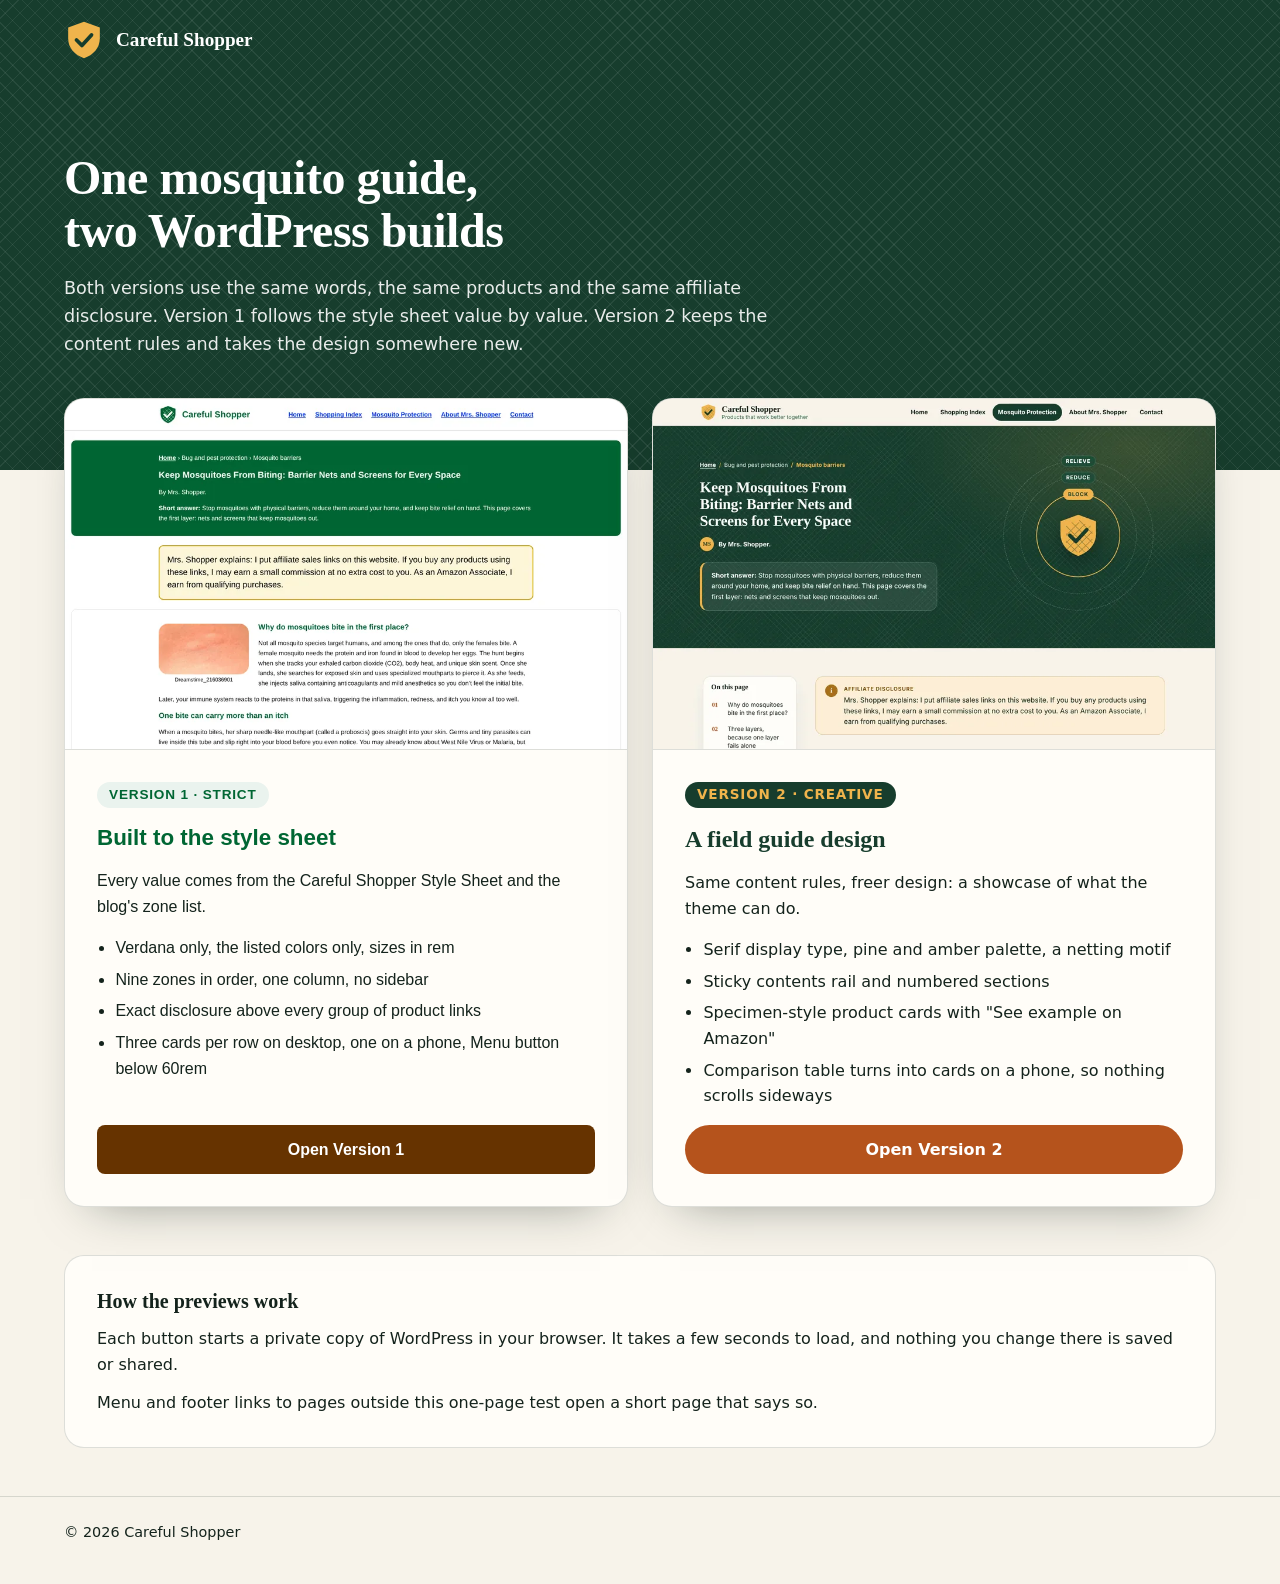
==== commit ec881da6: "Add strict and creative Playground builds with a new landing page Version 1 (strict) follows the Car" ====
--- a/index.html
+++ b/index.html
@@ -3,37 +3,116 @@
 <head>
 <meta charset="utf-8">
 <meta name="viewport" content="width=device-width, initial-scale=1">
-<meta name="theme-color" content="#075C37">
-<title>Careful Shopper</title>
+<meta name="theme-color" content="#173D2D">
+<meta name="description" content="Two WordPress Playground builds of the Careful Shopper mosquito protection guide: one that follows the style sheet exactly, and one creative field-guide design.">
+<title>Careful Shopper: choose a version</title>
 <style>
-:root{font-family:Verdana,Geneva,Arial,sans-serif;color:#14251C;background:#FBFAF6;line-height:1.65}
-*{box-sizing:border-box}
-body{margin:0}
-header{padding:18px max(20px,calc((100% - 1120px)/2));border-bottom:1px solid #DCE3DA}
-.brand{color:#075C37;font-size:1.15rem;font-weight:700;text-decoration:none;letter-spacing:.01em}
-main{width:min(880px,calc(100% - 32px));margin:clamp(48px,9vw,104px) auto}
-h1{font-size:clamp(2.2rem,6vw,3.8rem);line-height:1.08;letter-spacing:-.03em;color:#075C37;margin:0 0 30px}
-.panel{margin:20px 0;padding:clamp(22px,4vw,36px);border:1px solid #DCE3DA;border-radius:22px;background:#fff;box-shadow:0 10px 30px rgba(20,37,28,.05);display:flex;align-items:center;justify-content:space-between;gap:20px}
-.version{margin:0;color:#075C37;font-size:1.2rem;font-weight:700}
-.button{display:inline-flex;align-items:center;justify-content:center;min-height:50px;padding:13px 20px;background:#075C37;color:#fff;border-radius:9px;font-weight:700;text-decoration:none;white-space:nowrap}
-.button:hover{background:#06472D}
-a:focus-visible{outline:3px solid #B78B2E;outline-offset:3px}
-@media(max-width:480px){.panel{align-items:stretch;flex-direction:column}.button{width:100%}}
+:root{
+	--ink:#14231C;--pine:#173D2D;--paper:#F7F3EA;--card:#FFFDF8;--line:rgba(20,35,28,.14);
+	--amber:#F0B44C;--clay:#B5531C;--clay-dark:#8F3F13;
+	--green:#006633;--brown:#663300;--mint:#EAF3EE;
+}
+*,*::before,*::after{box-sizing:border-box}
+html{font-size:100%}
+body{margin:0;background:var(--paper);color:var(--ink);font-family:"Segoe UI",system-ui,-apple-system,Roboto,Arial,sans-serif;line-height:1.6}
+a{color:inherit}
+a:focus-visible{outline:.1875rem solid var(--clay);outline-offset:.1875rem;border-radius:.25rem}
+.wrap{width:min(72rem,100% - 2rem);margin-inline:auto}
+header.site{background:var(--pine);color:#fff;background-image:repeating-linear-gradient(45deg,transparent 0 .6rem,rgba(255,255,255,.07) .6rem .66rem),repeating-linear-gradient(-45deg,transparent 0 .6rem,rgba(255,255,255,.07) .6rem .66rem)}
+.bar{display:flex;align-items:center;gap:.75rem;padding:1.25rem 0}
+.bar svg{width:2.5rem;height:2.5rem;flex:none}
+.bar span{font:700 1.2rem/1.2 Georgia,"Iowan Old Style",serif}
+.intro{padding:clamp(2rem,6vw,4.5rem) 0 clamp(5rem,10vw,7rem)}
+.intro h1{margin:0 0 1rem;max-width:20ch;font:700 clamp(1.9rem,1.2rem + 3vw,3rem)/1.1 Georgia,"Iowan Old Style",serif;letter-spacing:-.01em}
+.intro p{margin:0;max-width:44rem;font-size:1.1rem;color:rgba(255,255,255,.9)}
+.versions{display:grid;gap:1.5rem;margin-top:calc(-1 * clamp(3rem,7vw,4.5rem));padding-bottom:3rem}
+@media(min-width:52rem){.versions{grid-template-columns:1fr 1fr}}
+.version{display:flex;flex-direction:column;border-radius:1.25rem;overflow:hidden;background:var(--card);border:.0625rem solid var(--line);box-shadow:0 1.25rem 3rem -1.75rem rgba(20,35,28,.5)}
+.version img{display:block;width:100%;height:auto;aspect-ratio:16/10;object-fit:cover;object-position:top;border-bottom:.0625rem solid var(--line)}
+.body{display:flex;flex-direction:column;gap:1rem;flex:1;padding:clamp(1.25rem,3vw,2rem)}
+.tag{align-self:flex-start;margin:0;padding:.125rem .75rem;border-radius:999px;font-size:.85rem;font-weight:700;letter-spacing:.06em;text-transform:uppercase}
+.version h2{margin:0;font-size:1.5rem;line-height:1.25}
+.version p{margin:0}
+.version ul{margin:0;padding-left:1.15rem;display:grid;gap:.375rem}
+.open{display:inline-flex;align-items:center;justify-content:center;gap:.5rem;margin-top:auto;min-height:3rem;padding:.75rem 1.5rem;border-radius:.5rem;color:#fff;font-weight:700;text-decoration:none;text-align:center}
+.v1 h2,.v1 .body{font-family:Verdana,Geneva,Arial,sans-serif}
+.v1 h2{color:var(--green);font-size:1.4rem}
+.v1 .tag{background:var(--mint);color:var(--green)}
+.v1 .open{background:var(--brown)}
+.v1 .open:hover{background:#4D2600}
+.v2 h2{font-family:Georgia,"Iowan Old Style",serif;color:var(--pine)}
+.v2 .tag{background:var(--pine);color:var(--amber)}
+.v2 .open{background:var(--clay);border-radius:999px}
+.v2 .open:hover{background:var(--clay-dark)}
+.notes{padding:0 0 3rem}
+.notes .box{padding:clamp(1.25rem,3vw,2rem);border-radius:1.25rem;border:.0625rem solid var(--line);background:var(--card)}
+.notes h2{margin:0 0 .75rem;font:700 1.25rem/1.3 Georgia,serif}
+.notes p{margin:0}
+.notes p+p{margin-top:.75rem}
+.sr{position:absolute;width:.0625rem;height:.0625rem;overflow:hidden;clip:rect(0 0 0 0);white-space:nowrap}
+footer{padding:1.5rem 0 2.5rem;font-size:.9rem;border-top:.0625rem solid var(--line)}
 </style>
 </head>
 <body>
-<header><span class="brand">Careful Shopper</span></header>
-<main>
-<section aria-label="Versions">
-<article class="panel">
-<h1 class="version">Version 1.0.0</h1>
-<a class="button" href="https://playground.wordpress.net/?blueprint-url=https%3A%2F%2Fraw.githubusercontent.com%2Ffrancis-h-francisco%2Fcareful-shopper-mosquito-guide%2Fmain%2Fblueprint.json" target="_blank" rel="noopener noreferrer">Open</a>
+<header class="site">
+<div class="wrap">
+<div class="bar">
+<svg viewBox="0 0 48 48" aria-hidden="true"><path fill="#F0B44C" d="M24 2 43 9v13c0 12-8 20-19 24C13 42 5 34 5 22V9Z"/><path fill="none" stroke="#173D2D" stroke-width="4.5" stroke-linecap="round" stroke-linejoin="round" d="m15 24 6.5 6.5L33 18"/></svg>
+<span>Careful Shopper</span>
+</div>
+<div class="intro">
+<h1>One mosquito guide, two WordPress builds</h1>
+<p>Both versions use the same words, the same products and the same affiliate disclosure. Version 1 follows the style sheet value by value. Version 2 keeps the content rules and takes the design somewhere new.</p>
+</div>
+</div>
+</header>
+
+<main class="wrap">
+<section class="versions" aria-label="Versions">
+<article class="version v1">
+<img src="assets/20261111-VersionOneStrictPreview.webp" width="960" height="600" alt="Version 1: green header band with the guide title, a yellow disclosure box, and a white education zone">
+<div class="body">
+<p class="tag">Version 1 · Strict</p>
+<h2>Built to the style sheet</h2>
+<p>Every value comes from the Careful Shopper Style Sheet and the blog's zone list.</p>
+<ul>
+<li>Verdana only, the listed colors only, sizes in rem</li>
+<li>Nine zones in order, one column, no sidebar</li>
+<li>Exact disclosure above every group of product links</li>
+<li>Three cards per row on desktop, one on a phone, Menu button below 60rem</li>
+</ul>
+<a class="open" href="https://playground.wordpress.net/?blueprint-url=https%3A%2F%2Fraw.githubusercontent.com%2Ffrancis-h-francisco%2Fcareful-shopper-mosquito-guide%2Fmain%2Fblueprint-v1-strict.json" target="_blank" rel="noopener noreferrer">Open Version 1<span class="sr"> in WordPress Playground (new tab)</span></a>
+</div>
 </article>
-<article class="panel">
-<h2 class="version">Version 2.0.0</h2>
-<a class="button" href="https://playground.wordpress.net/?blueprint-url=https%3A%2F%2Fraw.githubusercontent.com%2Ffrancis-h-francisco%2Fcareful-shopper-mosquito-guide%2Fmain%2Fblueprint-v2.0.0.json" target="_blank" rel="noopener noreferrer">Open</a>
+
+<article class="version v2">
+<img src="assets/20261111-VersionTwoCreativePreview.webp" width="960" height="600" alt="Version 2: dark pine hero with netting texture and a shield inside three rings, a contents rail, and a disclosure card">
+<div class="body">
+<p class="tag">Version 2 · Creative</p>
+<h2>A field guide design</h2>
+<p>Same content rules, freer design: a showcase of what the theme can do.</p>
+<ul>
+<li>Serif display type, pine and amber palette, a netting motif</li>
+<li>Sticky contents rail and numbered sections</li>
+<li>Specimen-style product cards with "See example on Amazon"</li>
+<li>Comparison table turns into cards on a phone, so nothing scrolls sideways</li>
+</ul>
+<a class="open" href="https://playground.wordpress.net/?blueprint-url=https%3A%2F%2Fraw.githubusercontent.com%2Ffrancis-h-francisco%2Fcareful-shopper-mosquito-guide%2Fmain%2Fblueprint-v2-creative.json" target="_blank" rel="noopener noreferrer">Open Version 2<span class="sr"> in WordPress Playground (new tab)</span></a>
+</div>
 </article>
 </section>
+
+<section class="notes" aria-labelledby="notes-title">
+<div class="box">
+<h2 id="notes-title">How the previews work</h2>
+<p>Each button starts a private copy of WordPress in your browser. It takes a few seconds to load, and nothing you change there is saved or shared.</p>
+<p>Menu and footer links to pages outside this one-page test open a short page that says so.</p>
+</div>
+</section>
 </main>
+
+<footer>
+<div class="wrap">© 2026 Careful Shopper</div>
+</footer>
 </body>
-</html>+</html>
